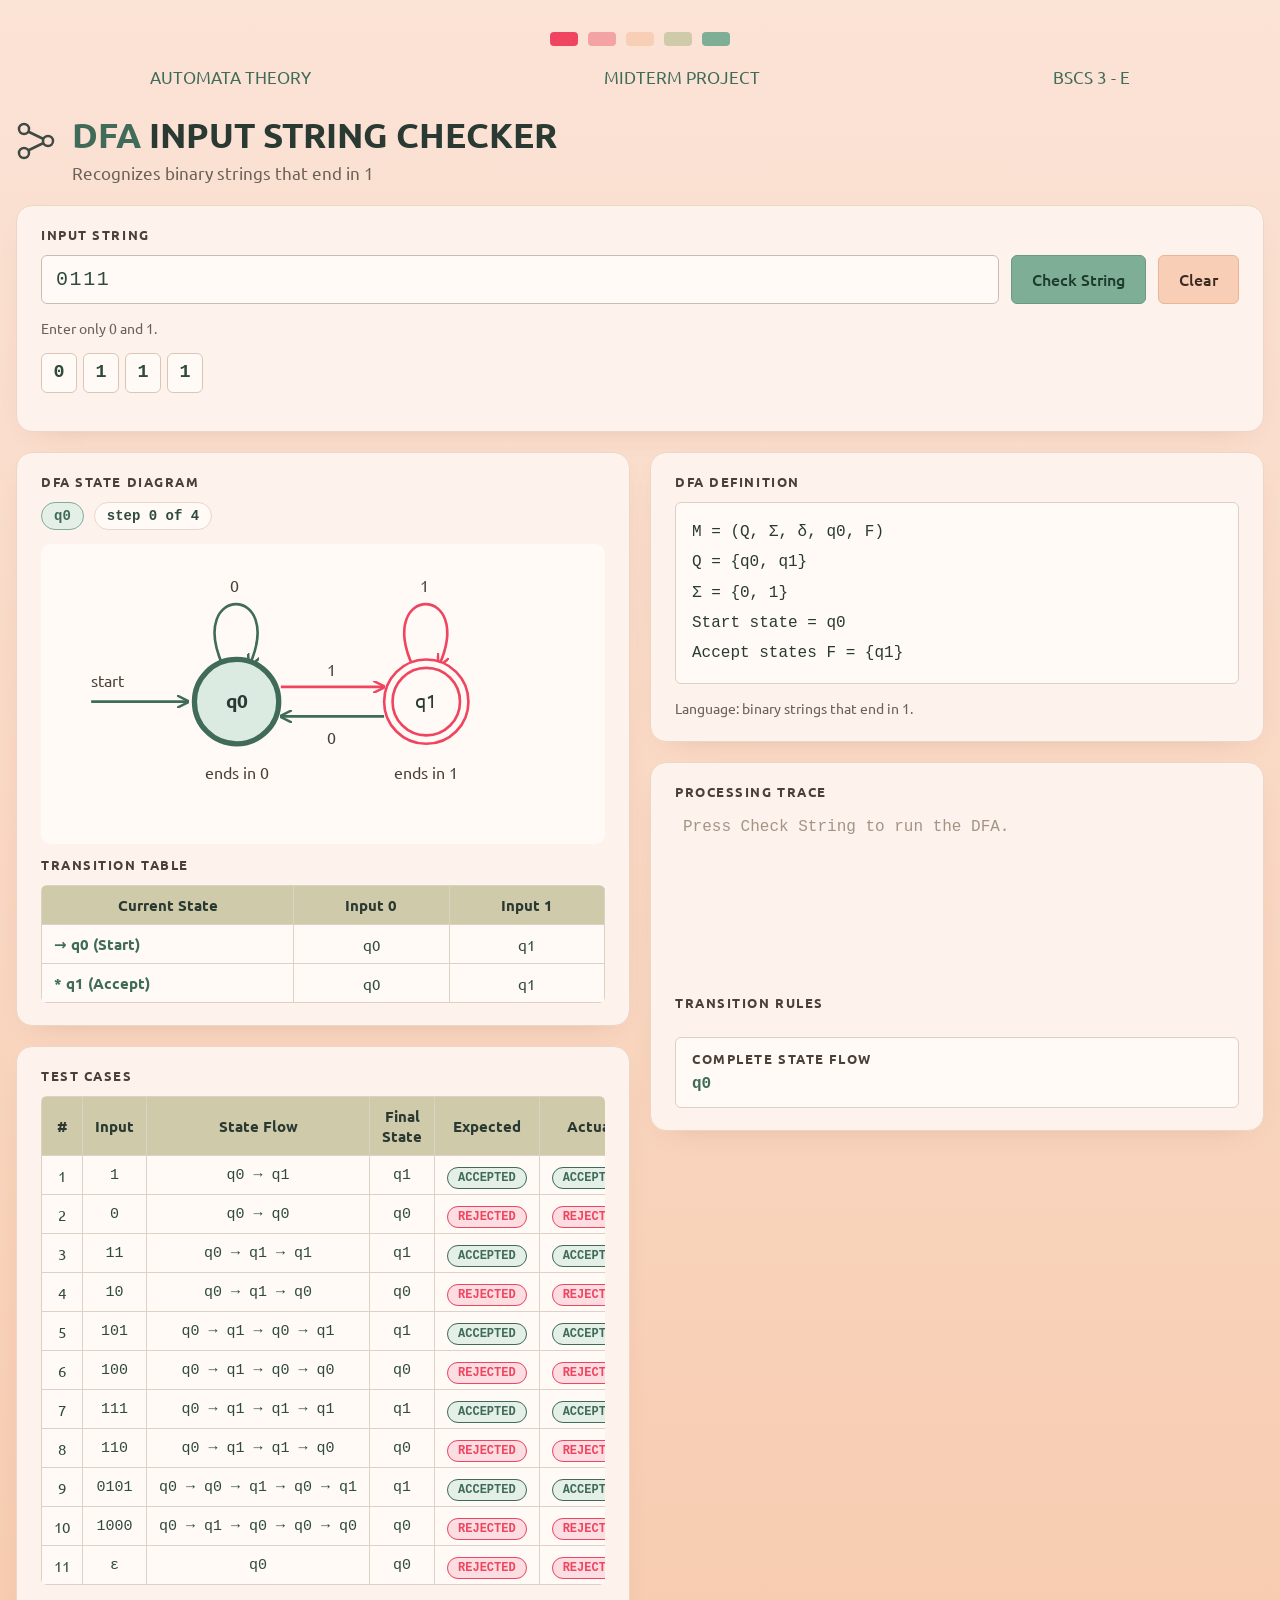
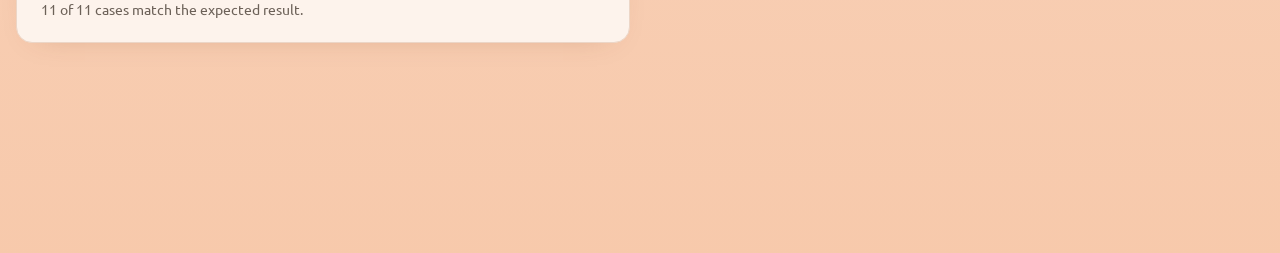
==== index.html @ 594f6df7 "initial commit" ====
<!DOCTYPE html>
<html lang="en">
<head>
<meta charset="UTF-8">
<meta name="viewport" content="width=device-width, initial-scale=1.0">
<title>DFA Input String Checker</title>
<!-- Fonts and Stylesheet -->
<link rel="preconnect" href="https://fonts.googleapis.com">
<link rel="stylesheet" href="https://fonts.googleapis.com/css2?family=Ubuntu:wght@400;500;700&family=Ubuntu+Mono:wght@400;700&display=swap">
<link rel="stylesheet" href="style.css">
</head>
<body>

<!-- Page Wrapper -->
<div class="wrap">
  <!-- Header -->
  <header style="display:grid;gap:18px">
    <div class="dots" aria-hidden="true"><i style="background:var(--coral)"></i><i style="background:var(--pink)"></i><i style="background:var(--peach)"></i><i style="background:var(--sage-beige)"></i><i style="background:var(--sage)"></i></div>
    <div class="meta"><span>Automata Theory</span><span>Midterm Project</span><span>BSCS 3 - E</span></div>
    <div class="brand">
      <svg width="40" height="40" viewBox="0 0 40 40" fill="none" stroke="#3f4a45" stroke-width="2.5" aria-hidden="true"><circle cx="8" cy="8" r="5"/><circle cx="32" cy="20" r="5"/><circle cx="8" cy="32" r="5"/><path d="M12 10.5 27.5 18M12 29.5 27.5 22"/></svg>
      <div><h1><span>DFA</span> Input String Checker</h1><p class="sub">Recognizes binary strings that end in 1</p></div>
    </div>
  </header>

  <!-- Input String -->
  <section class="card">
    <label class="label" for="binaryInput">Input string</label>
    <div class="row">
      <input id="binaryInput" value="0111" inputmode="numeric" maxlength="32" autocomplete="off" spellcheck="false" aria-describedby="hint">
      <button id="checkBtn" class="btn-sage">Check String</button>
      <button id="clearBtn" class="btn-peach">Clear</button>
    </div>
    <p id="hint" class="hint">Enter only 0 and 1.</p>
    <!-- Input Tape -->
    <div id="tape" class="tape"></div>
  </section>

  <!-- Two-Column Layout -->
  <div class="cols">
    <!-- Left Column -->
    <div class="col">
      <!-- DFA State Diagram -->
      <section class="card">
        <div class="label">DFA State Diagram</div>
        <div class="status">
          <span id="curChip" class="chip cur">q0</span>
          <span id="stepChip" class="chip">step 0 of 0</span>
          <span id="verdictChip" class="chip" hidden></span>
        </div>
        <div class="diagram">
          <svg viewBox="0 0 520 270" role="img" aria-label="State diagram with states q0 and q1">
            <defs>
              <marker id="mg" viewBox="0 0 10 10" refX="9" refY="5" markerWidth="12" markerHeight="12" markerUnits="userSpaceOnUse" orient="auto"><path d="M0 0 10 5 0 10" fill="none" stroke="#3f6b58" stroke-width="2"/></marker>
              <marker id="mc" viewBox="0 0 10 10" refX="9" refY="5" markerWidth="12" markerHeight="12" markerUnits="userSpaceOnUse" orient="auto"><path d="M0 0 10 5 0 10" fill="none" stroke="#ef4560" stroke-width="2"/></marker>
            </defs>
            <g class="edge g" id="e-q0-q0"><path d="M165 108 C130 30 225 30 190 108"/><path class="flow" d="M165 108 C130 30 225 30 190 108" stroke-opacity="0"/><text x="172" y="38">0</text></g>
            <g class="edge c" id="e-q1-q1"><path d="M345 108 C310 30 405 30 370 108"/><path class="flow" d="M345 108 C310 30 405 30 370 108" stroke-opacity="0"/><text x="352" y="38">1</text></g>
            <g class="edge c" id="e-q0-q1"><path d="M220 128 L318 128"/><path class="flow" d="M220 128 L318 128" stroke-opacity="0"/><text x="264" y="118">1</text></g>
            <g class="edge g" id="e-q1-q0"><path d="M318 156 L220 156"/><path class="flow" d="M318 156 L220 156" stroke-opacity="0"/><text x="264" y="182">0</text></g>
            <line x1="40" y1="142" x2="132" y2="142" stroke="#3f6b58" stroke-width="2.5" marker-end="url(#mg)"/>
            <text x="40" y="128" style="font:400 15px var(--f-head);fill:#4a4038">start</text>
            <g class="st" id="s-q0"><circle cx="178" cy="142" r="40"/><text x="178" y="148" text-anchor="middle">q0</text><text class="cap" x="178" y="215" text-anchor="middle">ends in 0</text></g>
            <g class="st" id="s-q1"><circle cx="358" cy="142" r="40"/><circle cx="358" cy="142" r="32" style="fill:none"/><text x="358" y="148" text-anchor="middle">q1</text><text class="cap" x="358" y="215" text-anchor="middle">ends in 1</text></g>
          </svg>
        </div>
        <!-- Transition Table -->
        <div class="label">Transition Table</div>
        <div class="tt-wrap">
          <table class="tt">
            <thead><tr><th>Current State</th><th>Input 0</th><th>Input 1</th></tr></thead>
            <tbody>
              <tr id="r-q0"><th>→ q0 (Start)</th><td id="t-q0-0">q0</td><td id="t-q0-1">q1</td></tr>
              <tr id="r-q1"><th>* q1 (Accept)</th><td id="t-q1-0">q0</td><td id="t-q1-1">q1</td></tr>
            </tbody>
          </table>
        </div>
      </section>

      <!-- Test Cases -->
      <section class="card">
        <div class="label">Test Cases</div>
        <div class="tt-wrap">
          <table class="tt tc">
            <thead><tr><th>#</th><th>Input</th><th>State Flow</th><th>Final State</th><th>Expected</th><th>Actual</th></tr></thead>
            <tbody id="tcBody"></tbody>
          </table>
        </div>
        <p id="tcSummary" class="hint"></p>
      </section>
    </div>

    <!-- Right Column -->
    <div class="col">
      <!-- DFA Definition -->
      <section class="card">
        <div class="label">DFA Definition</div>
        <div id="defBox" class="def"></div>
        <p id="defLang" class="hint"></p>
      </section>

      <section class="card">
        <!-- Processing Trace -->
        <div class="label">Processing Trace</div>
        <ol id="trace" class="trace"></ol>
        <!-- Transition Rules -->
        <div class="label">Transition Rules</div>
        <ol id="rules" class="trace rules"></ol>
        <!-- Complete State Flow -->
        <div class="flowbox">
          <div class="label">Complete State Flow</div>
          <div id="path" class="path"></div>
        </div>
      </section>
    </div>
  </div>
</div>

<!-- Result Popup -->
<div id="pop" class="pop" role="dialog" aria-live="polite" aria-labelledby="popTitle" hidden>
  <div class="pop-head"><span id="popTitle" class="label"></span><button class="x" id="closeBtn" aria-label="Close">✕</button></div>
  <div class="bar"><i id="bar"></i></div>
  <div id="popBody"></div>
</div>

<!-- Script -->
<script src="script.js"></script>
</body>
</html>
---- style.css ----
/* Layout: header strip, input card, then two cards side by side (diagram + table | trace + flow); single warm light theme */
/* Theme Colors & Fonts */
:root{
  --peach-1:#fbe3d6; --peach-2:#f7c9ab; --card:#fdf3ec; --card-2:#fffaf6; --line:#ecd6c7;
  --ink:#2f4a3e; --muted:#6c6158;
  --coral:#ef4560; --coral-soft:#fcdde1; --pink:#f3a3a3; --peach:#f8cfb6; --sage-beige:#cfcaa9; --sage:#7fae96; --sage-dark:#3f6b58;
  --f-head:'Ubuntu',system-ui,sans-serif; --f-mono:'Ubuntu Mono',ui-monospace,Consolas,monospace;
  color-scheme:light;
}
/* Page Base */
*{box-sizing:border-box}
[hidden]{display:none!important}
html{background:var(--peach-2)}
body{margin:0;min-height:100vh;background:linear-gradient(180deg,var(--peach-1) 0%,var(--peach-2) 100%);color:var(--ink);font:15px/1.5 var(--f-head);padding:32px 16px 220px}
.wrap{max-width:1300px;margin:0 auto;display:grid;gap:20px}

/* Header */
/* header */
.dots{display:flex;justify-content:center;gap:10px}
.dots i{width:28px;height:14px;border-radius:4px;display:block}
.meta{display:flex;justify-content:space-around;flex-wrap:wrap;gap:8px 24px;color:var(--sage-dark);font-size:1.05rem;text-transform:uppercase}
.brand{display:flex;gap:16px;align-items:flex-start;padding-top:8px}
.brand svg{flex:0 0 auto;margin-top:6px}
h1{margin:0;font:700 clamp(1.5rem,3.2vw,2.2rem)/1.15 var(--f-head);text-transform:uppercase;color:#2a3a33;text-wrap:balance}
h1 span{color:var(--sage-dark)}
.sub{margin:4px 0 0;color:var(--muted);font-size:1.05rem}

/* Cards */
/* cards */
.card{background:var(--card);border:1px solid var(--line);border-radius:16px;padding:22px 24px;display:grid;gap:14px;min-width:0;box-shadow:0 10px 30px -22px rgba(120,60,30,.35)}
.label{font:700 13px/1 var(--f-head);letter-spacing:.12em;text-transform:uppercase;color:#4a4038}
/* Two-Column Layout */
.cols{display:grid;grid-template-columns:repeat(auto-fit,minmax(min(100%,420px),1fr));gap:20px;align-items:start}
.col{display:grid;gap:20px;align-content:start;min-width:0}

/* Input String */
.row{display:flex;flex-wrap:wrap;gap:12px}
#binaryInput{flex:1 1 240px;min-width:0;font:400 1.25rem var(--f-mono);letter-spacing:.08em;padding:12px 14px;border:1px solid #c9bdb2;border-radius:6px;background:var(--card-2);color:var(--ink)}
#binaryInput:focus{outline:none;border-color:var(--sage);box-shadow:0 0 0 3px rgba(127,174,150,.3)}
#binaryInput.shake{animation:shake .3s;border-color:var(--coral)}
@keyframes shake{25%{transform:translateX(-5px)}75%{transform:translateX(5px)}}
/* Buttons */
button{font:500 16px var(--f-head);border-radius:6px;padding:12px 20px;cursor:pointer;border:1px solid transparent}
button:focus-visible{outline:3px solid var(--sage-dark);outline-offset:2px}
.btn-sage{background:var(--sage);border-color:#6a9a82;color:#1f3a2e}
.btn-sage:hover{background:#73a38a}
.btn-peach{background:var(--peach);border-color:#eab496;color:#3a2a20}
.btn-peach:hover{background:#f4c1a2}
/* Input Hint */
.hint{font-size:14px;color:var(--muted);min-height:1.3em;margin:0}
.hint.warn{color:var(--coral);font-weight:500}

/* Input Tape */
.tape{display:flex;gap:6px;overflow-x:auto;padding-bottom:16px}
.cell{flex:0 0 36px;height:40px;display:grid;place-items:center;font:700 1.15rem var(--f-mono);border:1px solid #d9c6b7;border-radius:6px;background:var(--card-2);position:relative}
.cell.done{color:#a39486;background:#f6e9df}
.cell.active{border-color:var(--coral);background:var(--coral-soft);color:var(--coral)}
.cell.active::after{content:'▲';position:absolute;bottom:-15px;font-size:10px;color:var(--coral)}
.tape-empty{font:14px var(--f-mono);color:var(--muted)}

/* Status Chips */
.status{display:flex;flex-wrap:wrap;gap:10px;align-items:center}
.chip{font:700 14px var(--f-mono);padding:5px 12px;border-radius:999px;background:var(--card-2);border:1px solid var(--line);color:var(--ink)}
.chip.cur{background:#e4efe8;border-color:var(--sage);color:var(--sage-dark)}
.chip.ok{background:#e4efe8;border-color:var(--sage-dark);color:var(--sage-dark)}
.chip.bad{background:var(--coral-soft);border-color:var(--coral);color:var(--coral)}

/* DFA State Diagram */
/* diagram */
.diagram{background:var(--card-2);border-radius:10px;padding:8px;overflow-x:auto}
.diagram svg{display:block;width:100%;min-width:360px;height:auto}
.st circle{fill:var(--card-2);stroke-width:2.5;transition:fill .25s,stroke-width .25s}
#s-q0 circle{stroke:var(--sage-dark)} #s-q1 circle{stroke:var(--coral)}
.st text{font:400 18px var(--f-head);fill:#2a3a33}
.st .cap{font-size:15px;fill:#4a4038}
.st.current circle{stroke-width:5}
#s-q0.current circle:first-of-type{fill:#dcebe2} #s-q1.current circle:first-of-type{fill:var(--coral-soft)}
.st.current text:not(.cap){font-weight:700}
.st.next circle:first-of-type{stroke-dasharray:6 4}
.st.final-ok circle:first-of-type{fill:#dcebe2;stroke:var(--sage-dark);stroke-width:5}
.st.final-bad circle:first-of-type{fill:var(--coral-soft);stroke:var(--coral);stroke-width:5}
.edge path{fill:none;stroke-width:2.5;transition:stroke-width .25s}
.edge.g path{stroke:var(--sage-dark)} .edge.c path{stroke:var(--coral)}
.edge.g path:first-child{marker-end:url(#mg)} .edge.c path:first-child{marker-end:url(#mc)}
.edge text{font:400 15px var(--f-head);fill:#4a4038}
.edge.active path:first-child{stroke-width:4.5;filter:drop-shadow(0 0 4px rgba(239,69,96,.55))}
.edge.g.active path:first-child{filter:drop-shadow(0 0 4px rgba(63,107,88,.55))}
.edge.active text{font-weight:700;fill:var(--coral)}
.edge.active .flow{stroke-opacity:1!important;stroke:#fff;stroke-width:2;stroke-dasharray:4 10;animation:flow .7s linear infinite}
@keyframes flow{to{stroke-dashoffset:-14}}

/* Transition Table */
/* transition table */
.tt-wrap{overflow-x:auto;border-radius:6px}
.tt{width:100%;border-collapse:collapse;font:400 15px var(--f-head);background:var(--card-2)}
.tt th,.tt td{border:1px solid #ddd0c4;padding:9px 12px;text-align:center;transition:background .25s,box-shadow .25s,color .25s}
.tt thead th{background:var(--sage-beige);color:#2a3a33;font-weight:700}
.tt tbody th{text-align:left;font-weight:700;color:var(--sage-dark)}
.tt tr.row-on th{background:#e4efe8}
.tt td.glow{background:var(--coral-soft);color:var(--coral);font-weight:700;box-shadow:inset 0 0 0 2px var(--coral),0 0 16px rgba(239,69,96,.55);animation:pulse 1s ease-in-out infinite}
@keyframes pulse{50%{box-shadow:inset 0 0 0 2px var(--coral),0 0 4px rgba(239,69,96,.3)}}
.tt th.fin-ok{background:#dcebe2;color:var(--sage-dark)}
.tt th.fin-bad{background:var(--coral-soft);color:var(--coral)}

/* Processing Trace */
/* trace */
.trace{font:400 16px/1.9 var(--f-mono);margin:0;padding:0;list-style:none;color:#2a3a33;min-height:170px}
.trace li{padding:0 8px;border-radius:4px;white-space:pre}
.trace li.now{background:var(--coral-soft);color:var(--coral);font-weight:700}
.trace li.empty{color:#a39486}
/* Complete State Flow */
.flowbox{background:var(--card-2);border:1px solid #ddd0c4;border-radius:6px;padding:14px 16px;display:grid;gap:10px}
.path{font:700 16px var(--f-mono);color:var(--sage-dark);word-break:break-word}
.path .a{color:#4a4038;font-weight:400;margin:0 6px}

/* Result Popup */
/* step popup */
.pop{position:fixed;right:16px;bottom:calc(16px + env(safe-area-inset-bottom,0px));width:min(340px,calc(100% - 32px));background:var(--card-2);border:2px solid var(--sage);border-radius:14px;box-shadow:0 20px 40px -18px rgba(90,40,20,.45);padding:16px 18px;display:grid;gap:12px;z-index:10;animation:rise .25s ease-out}
.pop.ok{border-color:var(--sage-dark)} .pop.bad{border-color:var(--coral)}
@keyframes rise{from{transform:translateY(16px);opacity:0}}
.pop-head{display:flex;justify-content:space-between;align-items:center;gap:10px}
.x{padding:2px 10px;background:var(--peach);border-color:#eab496;color:#3a2a20;font-size:14px}
.bar{height:4px;background:#f1e2d7;border-radius:4px;overflow:hidden}
.bar i{display:block;height:100%;background:var(--coral);transition:width .25s}
.big{font:700 1.7rem var(--f-mono);display:flex;align-items:center;gap:10px;flex-wrap:wrap;color:#2a3a33}
.big .sym{font-size:.95rem;padding:2px 10px;border-radius:999px;background:var(--coral-soft);color:var(--coral)}
.verdict{font:700 1.6rem var(--f-head);text-transform:uppercase}
.pop.ok .verdict{color:var(--sage-dark)} .pop.bad .verdict{color:var(--coral)}
/* Reduced Motion */
@media (prefers-reduced-motion:reduce){*{animation:none!important;transition:none!important}}

/* DFA Definition */
.def{font:400 16px/1.9 var(--f-mono);color:#2a3a33;background:var(--card-2);border:1px solid #ddd0c4;border-radius:6px;padding:14px 16px}

/* Transition Rules */
.trace.rules{min-height:0}
.trace li.fin-ok{background:#dcebe2;color:var(--sage-dark);font-weight:700}
.trace li.fin-bad{background:var(--coral-soft);color:var(--coral);font-weight:700}

/* Test Cases */
.tc td.mono{font-family:var(--f-mono);white-space:nowrap}
.tc .chip{font-size:12px;padding:3px 10px}
.tc tr.mismatch td{background:var(--coral-soft);color:var(--coral)}
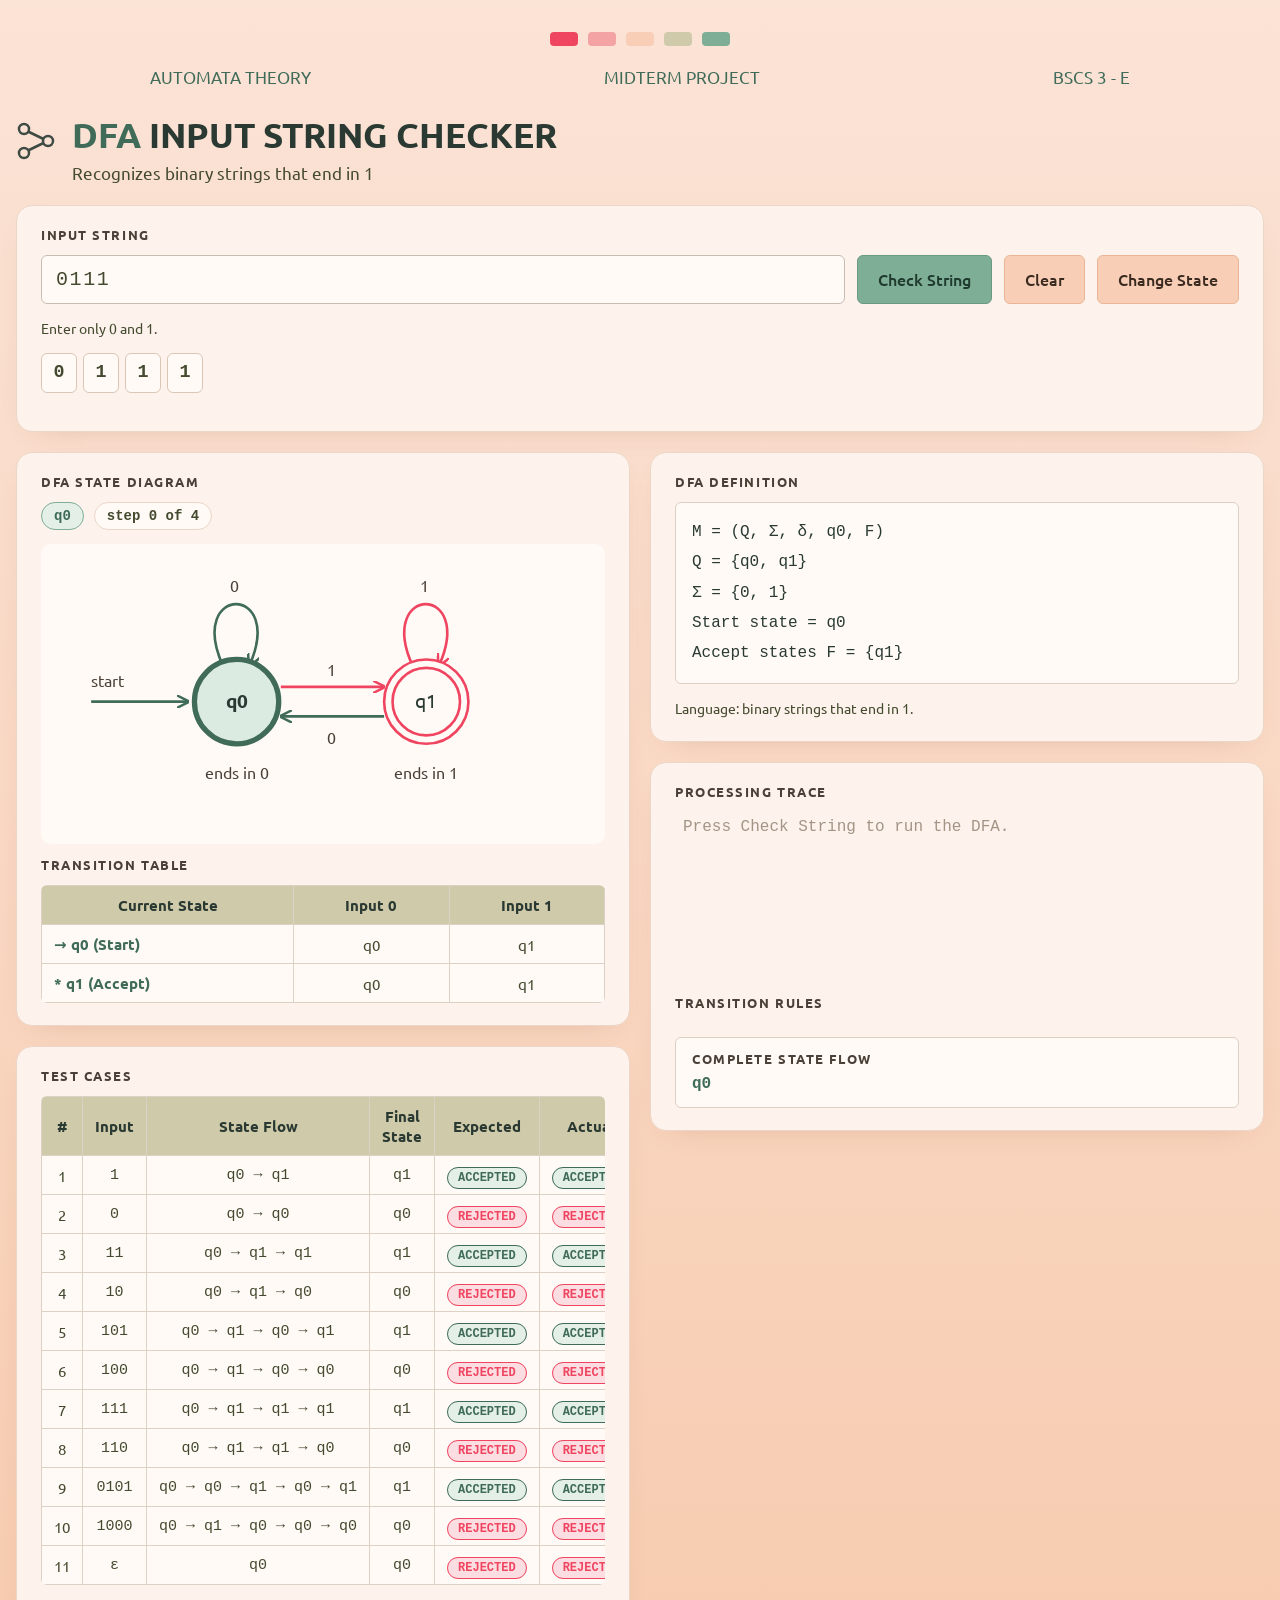
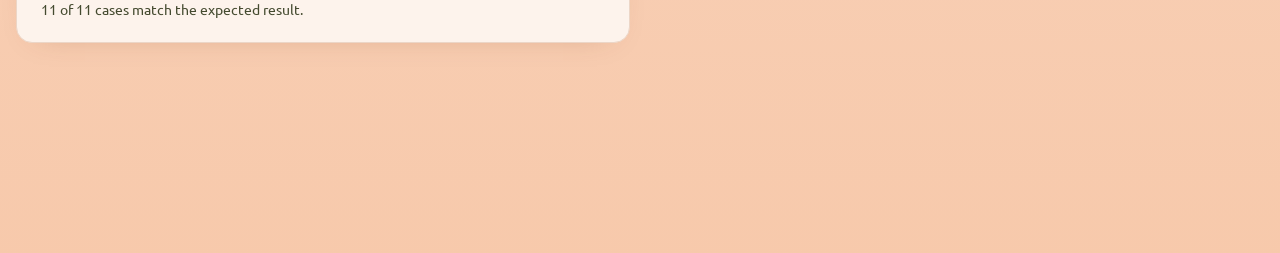
==== commit 98299b23: "add button feature to change final state" ====
--- a/index.html
+++ b/index.html
@@ -19,7 +19,7 @@
     <div class="meta"><span>Automata Theory</span><span>Midterm Project</span><span>BSCS 3 - E</span></div>
     <div class="brand">
       <svg width="40" height="40" viewBox="0 0 40 40" fill="none" stroke="#3f4a45" stroke-width="2.5" aria-hidden="true"><circle cx="8" cy="8" r="5"/><circle cx="32" cy="20" r="5"/><circle cx="8" cy="32" r="5"/><path d="M12 10.5 27.5 18M12 29.5 27.5 22"/></svg>
-      <div><h1><span>DFA</span> Input String Checker</h1><p class="sub">Recognizes binary strings that end in 1</p></div>
+      <div><h1><span>DFA</span> Input String Checker</h1><p id="sub" class="sub">Recognizes binary strings that end in 1</p></div>
     </div>
   </header>
 
@@ -30,6 +30,7 @@
       <input id="binaryInput" value="0111" inputmode="numeric" maxlength="32" autocomplete="off" spellcheck="false" aria-describedby="hint">
       <button id="checkBtn" class="btn-sage">Check String</button>
       <button id="clearBtn" class="btn-peach">Clear</button>
+      <button id="changeBtn" class="btn-peach">Change State</button>
     </div>
     <p id="hint" class="hint">Enter only 0 and 1.</p>
     <!-- Input Tape -->
@@ -126,4 +127,4 @@
 <!-- Script -->
 <script src="script.js"></script>
 </body>
-</html>
+</html>
--- a/style.css
+++ b/style.css
@@ -1,143 +1,1136 @@
 /* Layout: header strip, input card, then two cards side by side (diagram + table | trace + flow); single warm light theme */
 /* Theme Colors & Fonts */
 :root{
-  --peach-1:#fbe3d6; --peach-2:#f7c9ab; --card:#fdf3ec; --card-2:#fffaf6; --line:#ecd6c7;
-  --ink:#2f4a3e; --muted:#6c6158;
-  --coral:#ef4560; --coral-soft:#fcdde1; --pink:#f3a3a3; --peach:#f8cfb6; --sage-beige:#cfcaa9; --sage:#7fae96; --sage-dark:#3f6b58;
-  --f-head:'Ubuntu',system-ui,sans-serif; --f-mono:'Ubuntu Mono',ui-monospace,Consolas,monospace;
-  color-scheme:light;
-}
+  --peach-1:#fbe3d6; /* bg up */
+  --peach-2:#f7c9ab; /* bg down */
+  --card:#fdf3ec; 
+  --card-2:#fffaf6; 
+  --line:#ecd6c7; 
+  --ink:#444a2f; 
+  --muted:#444a2f; /* */
+  --coral:#ef4560;  /* */
+  --coral-soft:#fcdde1; /* */
+  --pink:#f3a3a3; /* */
+  --peach:#f8cfb6; /* */
+  --sage-beige:#cfcaa9; /* */
+  --sage:#7fae96; /* */
+  --sage-dark:#3f6b58; /* */
+  --f-head:'Ubuntu',system-ui,sans-serif; 
+  --f-mono:'Ubuntu Mono',ui-monospace,Consolas,monospace; 
+  color-scheme:light; 
+}
+
 /* Page Base */
-*{box-sizing:border-box}
-[hidden]{display:none!important}
-html{background:var(--peach-2)}
-body{margin:0;min-height:100vh;background:linear-gradient(180deg,var(--peach-1) 0%,var(--peach-2) 100%);color:var(--ink);font:15px/1.5 var(--f-head);padding:32px 16px 220px}
-.wrap{max-width:1300px;margin:0 auto;display:grid;gap:20px}
+*{
+  box-sizing:border-box;
+}
+
+[hidden]{
+  display:none!important;
+}
+
+html{
+  background:var(--peach-2);
+}
+
+body{margin:0;min-height:100vh;
+  background:linear-gradient(180deg,var(--peach-1) 0%,var(--peach-2) 100%);
+  color:var(--ink);
+  font:15px/1.5 var(--f-head);
+  padding:32px 16px 220px
+}
+
+.wrap{
+  max-width:1300px;
+  margin:0 auto;
+  display:grid;
+  gap:20px;
+}
 
 /* Header */
 /* header */
-.dots{display:flex;justify-content:center;gap:10px}
-.dots i{width:28px;height:14px;border-radius:4px;display:block}
-.meta{display:flex;justify-content:space-around;flex-wrap:wrap;gap:8px 24px;color:var(--sage-dark);font-size:1.05rem;text-transform:uppercase}
-.brand{display:flex;gap:16px;align-items:flex-start;padding-top:8px}
-.brand svg{flex:0 0 auto;margin-top:6px}
-h1{margin:0;font:700 clamp(1.5rem,3.2vw,2.2rem)/1.15 var(--f-head);text-transform:uppercase;color:#2a3a33;text-wrap:balance}
-h1 span{color:var(--sage-dark)}
-.sub{margin:4px 0 0;color:var(--muted);font-size:1.05rem}
+.dots{
+  display:flex;
+  justify-content:center;
+  gap:10px;
+}
+
+.dots i{
+  width:28px;
+  height:14px;
+  border-radius:4px;
+  display:block
+}
+
+.meta{
+  display:flex;
+  justify-content:space-around;
+  flex-wrap:wrap;
+  gap:8px 24px;
+  color:var(--sage-dark);
+  font-size:1.05rem;
+  text-transform:uppercase;
+}
+
+.brand{
+  display:flex;
+  gap:16px;
+  align-items:flex-start;
+  padding-top:8px;
+}
+
+.brand svg{
+  flex:0 0 auto;
+  margin-top:6px;
+}
+
+h1{
+  margin:0;
+  font:700 clamp(1.5rem,3.2vw,2.2rem)/1.15 var(--f-head);
+  text-transform:uppercase;
+  color:#2a3a33;
+  text-wrap:balance;
+}
+h1 span{
+  color:var(--sage-dark)
+}
+
+.sub{
+  margin:4px 0 0;
+  color:var(--muted);
+  font-size:1.05rem
+}
 
 /* Cards */
 /* cards */
-.card{background:var(--card);border:1px solid var(--line);border-radius:16px;padding:22px 24px;display:grid;gap:14px;min-width:0;box-shadow:0 10px 30px -22px rgba(120,60,30,.35)}
-.label{font:700 13px/1 var(--f-head);letter-spacing:.12em;text-transform:uppercase;color:#4a4038}
+.card{
+  background:var(--card);
+  border:1px solid var(--line);
+  border-radius:16px;
+  padding:22px 24px;
+  display:grid;
+  gap:14px;
+  min-width:0;
+  box-shadow:0 10px 30px -22px rgba(120,60,30,.35);
+}
+
+.label{
+  font:700 13px/1 var(--f-head);
+  letter-spacing:.12em;
+  text-transform:uppercase;
+  color:#4a4038;
+}
+
 /* Two-Column Layout */
-.cols{display:grid;grid-template-columns:repeat(auto-fit,minmax(min(100%,420px),1fr));gap:20px;align-items:start}
-.col{display:grid;gap:20px;align-content:start;min-width:0}
+.cols{
+  display:grid;
+  grid-template-columns:repeat(auto-fit,minmax(min(100%,420px),1fr));
+  gap:20px;
+  align-items:start;
+}
+
+.col{
+  display:grid;
+  gap:20px;
+  align-content:start;
+  min-width:0;
+}
 
 /* Input String */
-.row{display:flex;flex-wrap:wrap;gap:12px}
-#binaryInput{flex:1 1 240px;min-width:0;font:400 1.25rem var(--f-mono);letter-spacing:.08em;padding:12px 14px;border:1px solid #c9bdb2;border-radius:6px;background:var(--card-2);color:var(--ink)}
-#binaryInput:focus{outline:none;border-color:var(--sage);box-shadow:0 0 0 3px rgba(127,174,150,.3)}
-#binaryInput.shake{animation:shake .3s;border-color:var(--coral)}
-@keyframes shake{25%{transform:translateX(-5px)}75%{transform:translateX(5px)}}
+.row{
+  display:flex;
+  flex-wrap:wrap;
+  gap:12px;
+}
+
+#binaryInput {
+  flex: 1 1 240px;
+  min-width: 0;
+  font: 400 1.25rem var(--f-mono);
+  letter-spacing: .08em;
+  padding: 12px 14px;
+  border: 1px solid #c9bdb2;
+  border-radius: 6px;
+  background: var(--card-2);
+  color: var(--ink);
+}
+ 
+#binaryInput:focus {
+  outline: none;
+  border-color: var(--sage);
+  box-shadow: 0 0 0 3px rgba(127, 174, 150, .3);
+}
+ 
+#binaryInput.shake {
+  animation: shake .3s;
+  border-color: var(--coral);
+}
+ 
+@keyframes shake {
+  25% {
+    transform: translateX(-5px);
+  }
+  75% {
+    transform: translateX(5px);
+  }
+}
+ 
 /* Buttons */
-button{font:500 16px var(--f-head);border-radius:6px;padding:12px 20px;cursor:pointer;border:1px solid transparent}
-button:focus-visible{outline:3px solid var(--sage-dark);outline-offset:2px}
-.btn-sage{background:var(--sage);border-color:#6a9a82;color:#1f3a2e}
-.btn-sage:hover{background:#73a38a}
-.btn-peach{background:var(--peach);border-color:#eab496;color:#3a2a20}
-.btn-peach:hover{background:#f4c1a2}
+button {
+  font: 500 16px var(--f-head);
+  border-radius: 6px;
+  padding: 12px 20px;
+  cursor: pointer;
+  border: 1px solid transparent;
+}
+ 
+button:focus-visible {
+  outline: 3px solid var(--sage-dark);
+  outline-offset: 2px;
+}
+ 
+.btn-sage {
+  background: var(--sage);
+  border-color: #6a9a82;
+  color: #1f3a2e;
+}
+ 
+.btn-sage:hover {
+  background: #73a38a;
+}
+ 
+.btn-peach {
+  background: var(--peach);
+  border-color: #eab496;
+  color: #3a2a20;
+}
+ 
+.btn-peach:hover {
+  background: #f4c1a2;
+}
+ 
 /* Input Hint */
-.hint{font-size:14px;color:var(--muted);min-height:1.3em;margin:0}
-.hint.warn{color:var(--coral);font-weight:500}
+.hint {
+  font-size: 14px;
+  color: var(--muted);
+  min-height: 1.3em;
+  margin: 0;
+}
+ 
+.hint.warn {
+  color: var(--coral);
+  font-weight: 500;
+}
 
 /* Input Tape */
-.tape{display:flex;gap:6px;overflow-x:auto;padding-bottom:16px}
-.cell{flex:0 0 36px;height:40px;display:grid;place-items:center;font:700 1.15rem var(--f-mono);border:1px solid #d9c6b7;border-radius:6px;background:var(--card-2);position:relative}
-.cell.done{color:#a39486;background:#f6e9df}
-.cell.active{border-color:var(--coral);background:var(--coral-soft);color:var(--coral)}
-.cell.active::after{content:'▲';position:absolute;bottom:-15px;font-size:10px;color:var(--coral)}
-.tape-empty{font:14px var(--f-mono);color:var(--muted)}
-
+.tape {
+  display: flex;
+  gap: 6px;
+  overflow-x: auto;
+  padding-bottom: 16px;
+}
+ 
+.cell {
+  flex: 0 0 36px;
+  height: 40px;
+  display: grid;
+  place-items: center;
+  font: 700 1.15rem var(--f-mono);
+  border: 1px solid #d9c6b7;
+  border-radius: 6px;
+  background: var(--card-2);
+  position: relative;
+}
+ 
+.cell.done {
+  color: #a39486;
+  background: #f6e9df;
+}
+ 
+.cell.active {
+  border-color: var(--coral);
+  background: var(--coral-soft);
+  color: var(--coral);
+}
+ 
+.cell.active::after {
+  content: '▲';
+  position: absolute;
+  bottom: -15px;
+  font-size: 10px;
+  color: var(--coral);
+}
+ 
+.tape-empty {
+  font: 14px var(--f-mono);
+  color: var(--muted);
+}
+ 
 /* Status Chips */
-.status{display:flex;flex-wrap:wrap;gap:10px;align-items:center}
-.chip{font:700 14px var(--f-mono);padding:5px 12px;border-radius:999px;background:var(--card-2);border:1px solid var(--line);color:var(--ink)}
-.chip.cur{background:#e4efe8;border-color:var(--sage);color:var(--sage-dark)}
-.chip.ok{background:#e4efe8;border-color:var(--sage-dark);color:var(--sage-dark)}
-.chip.bad{background:var(--coral-soft);border-color:var(--coral);color:var(--coral)}
-
+.status {
+  display: flex;
+  flex-wrap: wrap;
+  gap: 10px;
+  align-items: center;
+}
+ 
+.chip {
+  font: 700 14px var(--f-mono);
+  padding: 5px 12px;
+  border-radius: 999px;
+  background: var(--card-2);
+  border: 1px solid var(--line);
+  color: var(--ink);
+}
+ 
+.chip.cur {
+  background: #e4efe8;
+  border-color: var(--sage);
+  color: var(--sage-dark);
+}
+ 
+.chip.ok {
+  background: #e4efe8;
+  border-color: var(--sage-dark);
+  color: var(--sage-dark);
+}
+ 
+.chip.bad {
+  background: var(--coral-soft);
+  border-color: var(--coral);
+  color: var(--coral);
+}
+ 
 /* DFA State Diagram */
 /* diagram */
-.diagram{background:var(--card-2);border-radius:10px;padding:8px;overflow-x:auto}
-.diagram svg{display:block;width:100%;min-width:360px;height:auto}
-.st circle{fill:var(--card-2);stroke-width:2.5;transition:fill .25s,stroke-width .25s}
-#s-q0 circle{stroke:var(--sage-dark)} #s-q1 circle{stroke:var(--coral)}
-.st text{font:400 18px var(--f-head);fill:#2a3a33}
-.st .cap{font-size:15px;fill:#4a4038}
-.st.current circle{stroke-width:5}
-#s-q0.current circle:first-of-type{fill:#dcebe2} #s-q1.current circle:first-of-type{fill:var(--coral-soft)}
-.st.current text:not(.cap){font-weight:700}
-.st.next circle:first-of-type{stroke-dasharray:6 4}
-.st.final-ok circle:first-of-type{fill:#dcebe2;stroke:var(--sage-dark);stroke-width:5}
-.st.final-bad circle:first-of-type{fill:var(--coral-soft);stroke:var(--coral);stroke-width:5}
-.edge path{fill:none;stroke-width:2.5;transition:stroke-width .25s}
-.edge.g path{stroke:var(--sage-dark)} .edge.c path{stroke:var(--coral)}
-.edge.g path:first-child{marker-end:url(#mg)} .edge.c path:first-child{marker-end:url(#mc)}
-.edge text{font:400 15px var(--f-head);fill:#4a4038}
-.edge.active path:first-child{stroke-width:4.5;filter:drop-shadow(0 0 4px rgba(239,69,96,.55))}
-.edge.g.active path:first-child{filter:drop-shadow(0 0 4px rgba(63,107,88,.55))}
-.edge.active text{font-weight:700;fill:var(--coral)}
-.edge.active .flow{stroke-opacity:1!important;stroke:#fff;stroke-width:2;stroke-dasharray:4 10;animation:flow .7s linear infinite}
-@keyframes flow{to{stroke-dashoffset:-14}}
-
+.diagram {
+  background: var(--card-2);
+  border-radius: 10px;
+  padding: 8px;
+  overflow-x: auto;
+}
+ 
+.diagram svg {
+  display: block;
+  width: 100%;
+  min-width: 360px;
+  height: auto;
+}
+ 
+.st circle {
+  fill: var(--card-2);
+  stroke-width: 2.5;
+  transition: fill .25s, stroke-width .25s;
+}
+ 
+#s-q0 circle {
+  stroke: var(--sage-dark);
+}
+ 
+#s-q1 circle {
+  stroke: var(--coral);
+}
+ 
+.st text {
+  font: 400 18px var(--f-head);
+  fill: #2a3a33;
+}
+ 
+.st .cap {
+  font-size: 15px;
+  fill: #4a4038;
+}
+ 
+.st.current circle {
+  stroke-width: 5;
+}
+ 
+#s-q0.current circle:first-of-type {
+  fill: #dcebe2;
+}
+ 
+#s-q1.current circle:first-of-type {
+  fill: var(--coral-soft);
+}
+ 
+.st.current text:not(.cap) {
+  font-weight: 700;
+}
+ 
+.st.next circle:first-of-type {
+  stroke-dasharray: 6 4;
+}
+ 
+.st.final-ok circle:first-of-type {
+  fill: #dcebe2;
+  stroke: var(--sage-dark);
+  stroke-width: 5;
+}
+ 
+.st.final-bad circle:first-of-type {
+  fill: var(--coral-soft);
+  stroke: var(--coral);
+  stroke-width: 5;
+}
+ 
+.edge path {
+  fill: none;
+  stroke-width: 2.5;
+  transition: stroke-width .25s;
+}
+ 
+.edge.g path {
+  stroke: var(--sage-dark);
+}
+ 
+.edge.c path {
+  stroke: var(--coral);
+}
+ 
+.edge.g path:first-child {
+  marker-end: url(#mg);
+}
+ 
+.edge.c path:first-child {
+  marker-end: url(#mc);
+}
+ 
+.edge text {
+  font: 400 15px var(--f-head);
+  fill: #4a4038;
+}
+ 
+.edge.active path:first-child {
+  stroke-width: 4.5;
+  filter: drop-shadow(0 0 4px rgba(239, 69, 96, .55));
+}
+ 
+.edge.g.active path:first-child {
+  filter: drop-shadow(0 0 4px rgba(63, 107, 88, .55));
+}
+ 
+.edge.active text {
+  font-weight: 700;
+  fill: var(--coral);
+}
+ 
+.edge.active .flow {
+  stroke-opacity: 1 !important;
+  stroke: #fff;
+  stroke-width: 2;
+  stroke-dasharray: 4 10;
+  animation: flow .7s linear infinite;
+}
+ 
+@keyframes flow {
+  to {
+    stroke-dashoffset: -14;
+  }
+}
+ 
 /* Transition Table */
 /* transition table */
-.tt-wrap{overflow-x:auto;border-radius:6px}
-.tt{width:100%;border-collapse:collapse;font:400 15px var(--f-head);background:var(--card-2)}
-.tt th,.tt td{border:1px solid #ddd0c4;padding:9px 12px;text-align:center;transition:background .25s,box-shadow .25s,color .25s}
-.tt thead th{background:var(--sage-beige);color:#2a3a33;font-weight:700}
-.tt tbody th{text-align:left;font-weight:700;color:var(--sage-dark)}
-.tt tr.row-on th{background:#e4efe8}
-.tt td.glow{background:var(--coral-soft);color:var(--coral);font-weight:700;box-shadow:inset 0 0 0 2px var(--coral),0 0 16px rgba(239,69,96,.55);animation:pulse 1s ease-in-out infinite}
-@keyframes pulse{50%{box-shadow:inset 0 0 0 2px var(--coral),0 0 4px rgba(239,69,96,.3)}}
-.tt th.fin-ok{background:#dcebe2;color:var(--sage-dark)}
-.tt th.fin-bad{background:var(--coral-soft);color:var(--coral)}
-
+.tt-wrap {
+  overflow-x: auto;
+  border-radius: 6px;
+}
+ 
+.tt {
+  width: 100%;
+  border-collapse: collapse;
+  font: 400 15px var(--f-head);
+  background: var(--card-2);
+}
+ 
+.tt th,
+.tt td {
+  border: 1px solid #ddd0c4;
+  padding: 9px 12px;
+  text-align: center;
+  transition: background .25s, box-shadow .25s, color .25s;
+}
+ 
+.tt thead th {
+  background: var(--sage-beige);
+  color: #2a3a33;
+  font-weight: 700;
+}
+ 
+.tt tbody th {
+  text-align: left;
+  font-weight: 700;
+  color: var(--sage-dark);
+}
+ 
+.tt tr.row-on th {
+  background: #e4efe8;
+}
+ 
+.tt td.glow {
+  background: var(--coral-soft);
+  color: var(--coral);
+  font-weight: 700;
+  box-shadow: inset 0 0 0 2px var(--coral), 0 0 16px rgba(239, 69, 96, .55);
+  animation: pulse 1s ease-in-out infinite;
+}
+ 
+@keyframes pulse {
+  50% {
+    box-shadow: inset 0 0 0 2px var(--coral), 0 0 4px rgba(239, 69, 96, .3);
+  }
+}
+ 
+.tt th.fin-ok {
+  background: #dcebe2;
+  color: var(--sage-dark);
+}
+ 
+.tt th.fin-bad {
+  background: var(--coral-soft);
+  color: var(--coral);
+}
+ 
 /* Processing Trace */
 /* trace */
-.trace{font:400 16px/1.9 var(--f-mono);margin:0;padding:0;list-style:none;color:#2a3a33;min-height:170px}
-.trace li{padding:0 8px;border-radius:4px;white-space:pre}
-.trace li.now{background:var(--coral-soft);color:var(--coral);font-weight:700}
-.trace li.empty{color:#a39486}
+.trace {
+  font: 400 16px/1.9 var(--f-mono);
+  margin: 0;
+  padding: 0;
+  list-style: none;
+  color: #2a3a33;
+  min-height: 170px;
+}
+ 
+.trace li {
+  padding: 0 8px;
+  border-radius: 4px;
+  white-space: pre;
+}
+ 
+.trace li.now {
+  background: var(--coral-soft);
+  color: var(--coral);
+  font-weight: 700;
+}
+ 
+.trace li.empty {
+  color: #a39486;
+}
+ 
 /* Complete State Flow */
-.flowbox{background:var(--card-2);border:1px solid #ddd0c4;border-radius:6px;padding:14px 16px;display:grid;gap:10px}
-.path{font:700 16px var(--f-mono);color:var(--sage-dark);word-break:break-word}
-.path .a{color:#4a4038;font-weight:400;margin:0 6px}
-
+.flowbox {
+  background: var(--card-2);
+  border: 1px solid #ddd0c4;
+  border-radius: 6px;
+  padding: 14px 16px;
+  display: grid;
+  gap: 10px;
+}
+ 
+.path {
+  font: 700 16px var(--f-mono);
+  color: var(--sage-dark);
+  word-break: break-word;
+}
+ 
+.path .a {
+  color: #4a4038;
+  font-weight: 400;
+  margin: 0 6px;
+}
+ 
 /* Result Popup */
 /* step popup */
-.pop{position:fixed;right:16px;bottom:calc(16px + env(safe-area-inset-bottom,0px));width:min(340px,calc(100% - 32px));background:var(--card-2);border:2px solid var(--sage);border-radius:14px;box-shadow:0 20px 40px -18px rgba(90,40,20,.45);padding:16px 18px;display:grid;gap:12px;z-index:10;animation:rise .25s ease-out}
-.pop.ok{border-color:var(--sage-dark)} .pop.bad{border-color:var(--coral)}
-@keyframes rise{from{transform:translateY(16px);opacity:0}}
-.pop-head{display:flex;justify-content:space-between;align-items:center;gap:10px}
-.x{padding:2px 10px;background:var(--peach);border-color:#eab496;color:#3a2a20;font-size:14px}
-.bar{height:4px;background:#f1e2d7;border-radius:4px;overflow:hidden}
-.bar i{display:block;height:100%;background:var(--coral);transition:width .25s}
-.big{font:700 1.7rem var(--f-mono);display:flex;align-items:center;gap:10px;flex-wrap:wrap;color:#2a3a33}
-.big .sym{font-size:.95rem;padding:2px 10px;border-radius:999px;background:var(--coral-soft);color:var(--coral)}
-.verdict{font:700 1.6rem var(--f-head);text-transform:uppercase}
-.pop.ok .verdict{color:var(--sage-dark)} .pop.bad .verdict{color:var(--coral)}
+.pop {
+  position: fixed;
+  right: 16px;
+  bottom: calc(16px + env(safe-area-inset-bottom, 0px));
+  width: min(340px, calc(100% - 32px));
+  background: var(--card-2);
+  border: 2px solid var(--sage);
+  border-radius: 14px;
+  box-shadow: 0 20px 40px -18px rgba(90, 40, 20, .45);
+  padding: 16px 18px;
+  display: grid;
+  gap: 12px;
+  z-index: 10;
+  animation: rise .25s ease-out;
+}
+ 
+.pop.ok {
+  border-color: var(--sage-dark);
+}
+ 
+.pop.bad {
+  border-color: var(--coral);
+}
+ 
+@keyframes rise {
+  from {
+    transform: translateY(16px);
+    opacity: 0;
+  }
+}
+ 
+.pop-head {
+  display: flex;
+  justify-content: space-between;
+  align-items: center;
+  gap: 10px;
+}
+ 
+.x {
+  padding: 2px 10px;
+  background: var(--peach);
+  border-color: #eab496;
+  color: #3a2a20;
+  font-size: 14px;
+}
+ 
+.bar {
+  height: 4px;
+  background: #f1e2d7;
+  border-radius: 4px;
+  overflow: hidden;
+}
+ 
+.bar i {
+  display: block;
+  height: 100%;
+  background: var(--coral);
+  transition: width .25s;
+}
+ 
+.big {
+  font: 700 1.7rem var(--f-mono);
+  display: flex;
+  align-items: center;
+  gap: 10px;
+  flex-wrap: wrap;
+  color: #2a3a33;
+}
+ 
+.big .sym {
+  font-size: .95rem;
+  padding: 2px 10px;
+  border-radius: 999px;
+  background: var(--coral-soft);
+  color: var(--coral);
+}
+ 
+.verdict {
+  font: 700 1.6rem var(--f-head);
+  text-transform: uppercase;
+}
+ 
+.pop.ok .verdict {
+  color: var(--sage-dark);
+}
+ 
+.pop.bad .verdict {
+  color: var(--coral);
+}
+ 
+/* Reduced Motion *//* Input Tape */
+.tape {
+  display: flex;
+  gap: 6px;
+  overflow-x: auto;
+  padding-bottom: 16px;
+}
+ 
+.cell {
+  flex: 0 0 36px;
+  height: 40px;
+  display: grid;
+  place-items: center;
+  font: 700 1.15rem var(--f-mono);
+  border: 1px solid #d9c6b7;
+  border-radius: 6px;
+  background: var(--card-2);
+  position: relative;
+}
+ 
+.cell.done {
+  color: #a39486;
+  background: #f6e9df;
+}
+ 
+.cell.active {
+  border-color: var(--coral);
+  background: var(--coral-soft);
+  color: var(--coral);
+}
+ 
+.cell.active::after {
+  content: '▲';
+  position: absolute;
+  bottom: -15px;
+  font-size: 10px;
+  color: var(--coral);
+}
+ 
+.tape-empty {
+  font: 14px var(--f-mono);
+  color: var(--muted);
+}
+ 
+/* Status Chips */
+.status {
+  display: flex;
+  flex-wrap: wrap;
+  gap: 10px;
+  align-items: center;
+}
+ 
+.chip {
+  font: 700 14px var(--f-mono);
+  padding: 5px 12px;
+  border-radius: 999px;
+  background: var(--card-2);
+  border: 1px solid var(--line);
+  color: var(--ink);
+}
+ 
+.chip.cur {
+  background: #e4efe8;
+  border-color: var(--sage);
+  color: var(--sage-dark);
+}
+ 
+.chip.ok {
+  background: #e4efe8;
+  border-color: var(--sage-dark);
+  color: var(--sage-dark);
+}
+ 
+.chip.bad {
+  background: var(--coral-soft);
+  border-color: var(--coral);
+  color: var(--coral);
+}
+ 
+/* DFA State Diagram */
+/* diagram */
+.diagram {
+  background: var(--card-2);
+  border-radius: 10px;
+  padding: 8px;
+  overflow-x: auto;
+}
+ 
+.diagram svg {
+  display: block;
+  width: 100%;
+  min-width: 360px;
+  height: auto;
+}
+ 
+.st circle {
+  fill: var(--card-2);
+  stroke-width: 2.5;
+  transition: fill .25s, stroke-width .25s;
+}
+ 
+#s-q0 circle {
+  stroke: var(--sage-dark);
+}
+ 
+#s-q1 circle {
+  stroke: var(--coral);
+}
+ 
+.st text {
+  font: 400 18px var(--f-head);
+  fill: #2a3a33;
+}
+ 
+.st .cap {
+  font-size: 15px;
+  fill: #4a4038;
+}
+ 
+.st.current circle {
+  stroke-width: 5;
+}
+ 
+#s-q0.current circle:first-of-type {
+  fill: #dcebe2;
+}
+ 
+#s-q1.current circle:first-of-type {
+  fill: var(--coral-soft);
+}
+ 
+.st.current text:not(.cap) {
+  font-weight: 700;
+}
+ 
+.st.next circle:first-of-type {
+  stroke-dasharray: 6 4;
+}
+ 
+.st.final-ok circle:first-of-type {
+  fill: #dcebe2;
+  stroke: var(--sage-dark);
+  stroke-width: 5;
+}
+ 
+.st.final-bad circle:first-of-type {
+  fill: var(--coral-soft);
+  stroke: var(--coral);
+  stroke-width: 5;
+}
+ 
+.edge path {
+  fill: none;
+  stroke-width: 2.5;
+  transition: stroke-width .25s;
+}
+ 
+.edge.g path {
+  stroke: var(--sage-dark);
+}
+ 
+.edge.c path {
+  stroke: var(--coral);
+}
+ 
+.edge.g path:first-child {
+  marker-end: url(#mg);
+}
+ 
+.edge.c path:first-child {
+  marker-end: url(#mc);
+}
+ 
+.edge text {
+  font: 400 15px var(--f-head);
+  fill: #4a4038;
+}
+ 
+.edge.active path:first-child {
+  stroke-width: 4.5;
+  filter: drop-shadow(0 0 4px rgba(239, 69, 96, .55));
+}
+ 
+.edge.g.active path:first-child {
+  filter: drop-shadow(0 0 4px rgba(63, 107, 88, .55));
+}
+ 
+.edge.active text {
+  font-weight: 700;
+  fill: var(--coral);
+}
+ 
+.edge.active .flow {
+  stroke-opacity: 1 !important;
+  stroke: #fff;
+  stroke-width: 2;
+  stroke-dasharray: 4 10;
+  animation: flow .7s linear infinite;
+}
+ 
+@keyframes flow {
+  to {
+    stroke-dashoffset: -14;
+  }
+}
+ 
+/* Transition Table */
+/* transition table */
+.tt-wrap {
+  overflow-x: auto;
+  border-radius: 6px;
+}
+ 
+.tt {
+  width: 100%;
+  border-collapse: collapse;
+  font: 400 15px var(--f-head);
+  background: var(--card-2);
+}
+ 
+.tt th,
+.tt td {
+  border: 1px solid #ddd0c4;
+  padding: 9px 12px;
+  text-align: center;
+  transition: background .25s, box-shadow .25s, color .25s;
+}
+ 
+.tt thead th {
+  background: var(--sage-beige);
+  color: #2a3a33;
+  font-weight: 700;
+}
+ 
+.tt tbody th {
+  text-align: left;
+  font-weight: 700;
+  color: var(--sage-dark);
+}
+ 
+.tt tr.row-on th {
+  background: #e4efe8;
+}
+ 
+.tt td.glow {
+  background: var(--coral-soft);
+  color: var(--coral);
+  font-weight: 700;
+  box-shadow: inset 0 0 0 2px var(--coral), 0 0 16px rgba(239, 69, 96, .55);
+  animation: pulse 1s ease-in-out infinite;
+}
+ 
+@keyframes pulse {
+  50% {
+    box-shadow: inset 0 0 0 2px var(--coral), 0 0 4px rgba(239, 69, 96, .3);
+  }
+}
+ 
+.tt th.fin-ok {
+  background: #dcebe2;
+  color: var(--sage-dark);
+}
+ 
+.tt th.fin-bad {
+  background: var(--coral-soft);
+  color: var(--coral);
+}
+ 
+/* Processing Trace */
+/* trace */
+.trace {
+  font: 400 16px/1.9 var(--f-mono);
+  margin: 0;
+  padding: 0;
+  list-style: none;
+  color: #2a3a33;
+  min-height: 170px;
+}
+ 
+.trace li {
+  padding: 0 8px;
+  border-radius: 4px;
+  white-space: pre;
+}
+ 
+.trace li.now {
+  background: var(--coral-soft);
+  color: var(--coral);
+  font-weight: 700;
+}
+ 
+.trace li.empty {
+  color: #a39486;
+}
+ 
+/* Complete State Flow */
+.flowbox {
+  background: var(--card-2);
+  border: 1px solid #ddd0c4;
+  border-radius: 6px;
+  padding: 14px 16px;
+  display: grid;
+  gap: 10px;
+}
+ 
+.path {
+  font: 700 16px var(--f-mono);
+  color: var(--sage-dark);
+  word-break: break-word;
+}
+ 
+.path .a {
+  color: #4a4038;
+  font-weight: 400;
+  margin: 0 6px;
+}
+ 
+/* Result Popup */
+/* step popup */
+.pop {
+  position: fixed;
+  right: 16px;
+  bottom: calc(16px + env(safe-area-inset-bottom, 0px));
+  width: min(340px, calc(100% - 32px));
+  background: var(--card-2);
+  border: 2px solid var(--sage);
+  border-radius: 14px;
+  box-shadow: 0 20px 40px -18px rgba(90, 40, 20, .45);
+  padding: 16px 18px;
+  display: grid;
+  gap: 12px;
+  z-index: 10;
+  animation: rise .25s ease-out;
+}
+ 
+.pop.ok {
+  border-color: var(--sage-dark);
+}
+ 
+.pop.bad {
+  border-color: var(--coral);
+}
+ 
+@keyframes rise {
+  from {
+    transform: translateY(16px);
+    opacity: 0;
+  }
+}
+ 
+.pop-head {
+  display: flex;
+  justify-content: space-between;
+  align-items: center;
+  gap: 10px;
+}
+ 
+.x {
+  padding: 2px 10px;
+  background: var(--peach);
+  border-color: #eab496;
+  color: #3a2a20;
+  font-size: 14px;
+}
+ 
+.bar {
+  height: 4px;
+  background: #f1e2d7;
+  border-radius: 4px;
+  overflow: hidden;
+}
+ 
+.bar i {
+  display: block;
+  height: 100%;
+  background: var(--coral);
+  transition: width .25s;
+}
+ 
+.big {
+  font: 700 1.7rem var(--f-mono);
+  display: flex;
+  align-items: center;
+  gap: 10px;
+  flex-wrap: wrap;
+  color: #2a3a33;
+}
+ 
+.big .sym {
+  font-size: .95rem;
+  padding: 2px 10px;
+  border-radius: 999px;
+  background: var(--coral-soft);
+  color: var(--coral);
+}
+ 
+.verdict {
+  font: 700 1.6rem var(--f-head);
+  text-transform: uppercase;
+}
+ 
+.pop.ok .verdict {
+  color: var(--sage-dark);
+}
+ 
+.pop.bad .verdict {
+  color: var(--coral);
+}
+ 
 /* Reduced Motion */
-@media (prefers-reduced-motion:reduce){*{animation:none!important;transition:none!important}}
-
+@media (prefers-reduced-motion: reduce) {
+  * {
+    animation: none !important;
+    transition: none !important;
+  }
+}
+ 
 /* DFA Definition */
-.def{font:400 16px/1.9 var(--f-mono);color:#2a3a33;background:var(--card-2);border:1px solid #ddd0c4;border-radius:6px;padding:14px 16px}
-
+.def {
+  font: 400 16px/1.9 var(--f-mono);
+  color: #2a3a33;
+  background: var(--card-2);
+  border: 1px solid #ddd0c4;
+  border-radius: 6px;
+  padding: 14px 16px;
+}
+ 
 /* Transition Rules */
-.trace.rules{min-height:0}
-.trace li.fin-ok{background:#dcebe2;color:var(--sage-dark);font-weight:700}
-.trace li.fin-bad{background:var(--coral-soft);color:var(--coral);font-weight:700}
-
+.trace.rules {
+  min-height: 0;
+}
+ 
+.trace li.fin-ok {
+  background: #dcebe2;
+  color: var(--sage-dark);
+  font-weight: 700;
+}
+ 
+.trace li.fin-bad {
+  background: var(--coral-soft);
+  color: var(--coral);
+  font-weight: 700;
+}
+ 
 /* Test Cases */
-.tc td.mono{font-family:var(--f-mono);white-space:nowrap}
-.tc .chip{font-size:12px;padding:3px 10px}
-.tc tr.mismatch td{background:var(--coral-soft);color:var(--coral)}
+.tc td.mono {
+  font-family: var(--f-mono);
+  white-space: nowrap;
+}
+ 
+.tc .chip {
+  font-size: 12px;
+  padding: 3px 10px;
+}
+ 
+.tc tr.mismatch td {
+  background: var(--coral-soft);
+  color: var(--coral);
+}
+
+ 
+/* DFA Definition */
+.def {
+  font: 400 16px/1.9 var(--f-mono);
+  color: #2a3a33;
+  background: var(--card-2);
+  border: 1px solid #ddd0c4;
+  border-radius: 6px;
+  padding: 14px 16px;
+}
+ 
+/* Transition Rules */
+.trace.rules {
+  min-height: 0;
+}
+ 
+.trace li.fin-ok {
+  background: #dcebe2;
+  color: var(--sage-dark);
+  font-weight: 700;
+}
+ 
+.trace li.fin-bad {
+  background: var(--coral-soft);
+  color: var(--coral);
+  font-weight: 700;
+}
+ 
+/* Test Cases */
+.tc td.mono {
+  font-family: var(--f-mono);
+  white-space: nowrap;
+}
+ 
+.tc .chip {
+  font-size: 12px;
+  padding: 3px 10px;
+}
+ 
+.tc tr.mismatch td {
+  background: var(--coral-soft);
+  color: var(--coral);
+}
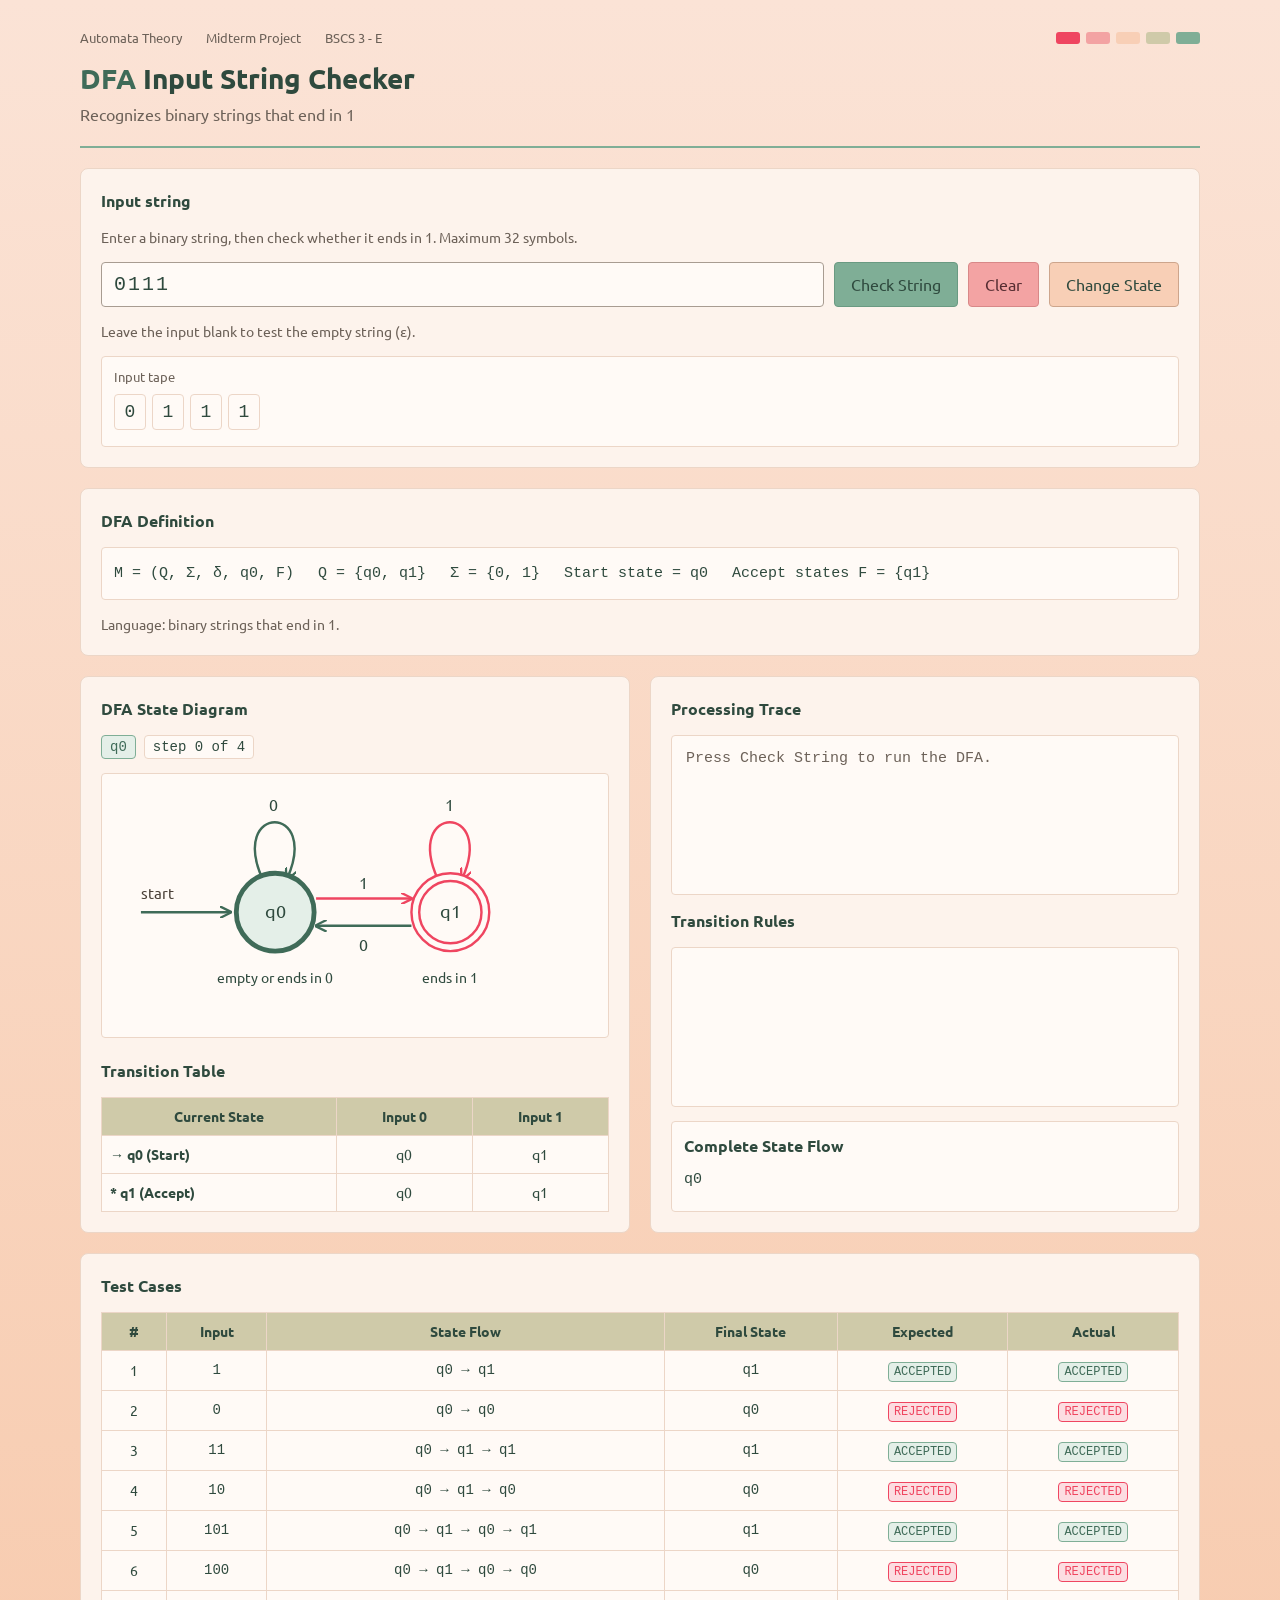
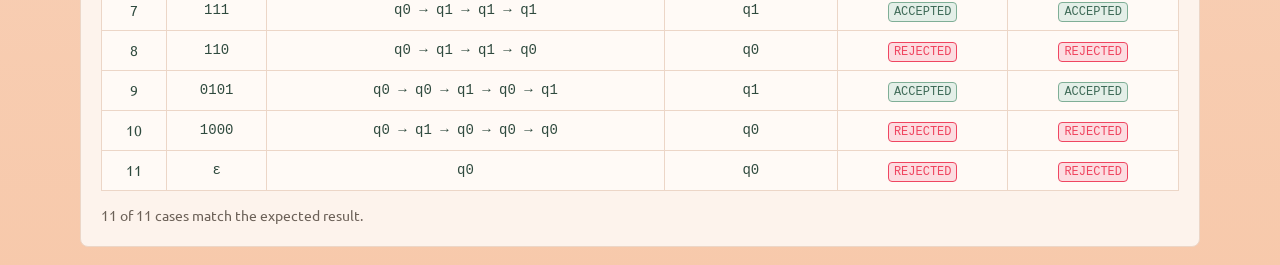
==== commit 13665618: "Apply new design while keeping Change State and final-state features" ====
--- a/index.html
+++ b/index.html
@@ -14,11 +14,9 @@
 <!-- Page Wrapper -->
 <div class="wrap">
   <!-- Header -->
-  <header style="display:grid;gap:18px">
-    <div class="dots" aria-hidden="true"><i style="background:var(--coral)"></i><i style="background:var(--pink)"></i><i style="background:var(--peach)"></i><i style="background:var(--sage-beige)"></i><i style="background:var(--sage)"></i></div>
-    <div class="meta"><span>Automata Theory</span><span>Midterm Project</span><span>BSCS 3 - E</span></div>
+  <header>
+    <div class="meta"><span>Automata Theory</span><span>Midterm Project</span><span>BSCS 3 - E</span><div class="swatch" aria-hidden="true"><i></i><i></i><i></i><i></i><i></i></div></div>
     <div class="brand">
-      <svg width="40" height="40" viewBox="0 0 40 40" fill="none" stroke="#3f4a45" stroke-width="2.5" aria-hidden="true"><circle cx="8" cy="8" r="5"/><circle cx="32" cy="20" r="5"/><circle cx="8" cy="32" r="5"/><path d="M12 10.5 27.5 18M12 29.5 27.5 22"/></svg>
       <div><h1><span>DFA</span> Input String Checker</h1><p id="sub" class="sub">Recognizes binary strings that end in 1</p></div>
     </div>
   </header>
@@ -26,23 +24,40 @@
   <!-- Input String -->
   <section class="card">
     <label class="label" for="binaryInput">Input string</label>
+    <p id="instr" class="hint">Enter a binary string, then check whether it ends in 1. Maximum 32 symbols.</p>
     <div class="row">
       <input id="binaryInput" value="0111" inputmode="numeric" maxlength="32" autocomplete="off" spellcheck="false" aria-describedby="hint">
       <button id="checkBtn" class="btn-sage">Check String</button>
       <button id="clearBtn" class="btn-peach">Clear</button>
       <button id="changeBtn" class="btn-peach">Change State</button>
     </div>
-    <p id="hint" class="hint">Enter only 0 and 1.</p>
+    <p id="hint" class="hint">Leave the input blank to test the empty string (ε).</p>
     <!-- Input Tape -->
-    <div id="tape" class="tape"></div>
+    <div class="tape-panel">
+      <span class="tape-label">Input tape</span>
+      <div id="tape" class="tape" aria-label="Input symbols"></div>
+    </div>
+    <!-- The current step and result stay beside the input. -->
+    <div id="pop" class="pop" role="status" aria-live="polite" hidden>
+      <div class="pop-head"><span id="popTitle" class="label"></span><button class="x" id="closeBtn" aria-label="Dismiss progress">Close</button></div>
+      <div class="bar"><i id="bar"></i></div>
+      <div id="popBody"></div>
+    </div>
   </section>
+
+      <!-- DFA Definition -->
+      <section class="card">
+        <div class="label">DFA Definition</div>
+        <div id="defBox" class="def"></div>
+        <p id="defLang" class="hint"></p>
+      </section>
 
   <!-- Two-Column Layout -->
   <div class="cols">
     <!-- Left Column -->
     <div class="col">
       <!-- DFA State Diagram -->
-      <section class="card">
+      <section class="card diagram-card">
         <div class="label">DFA State Diagram</div>
         <div class="status">
           <span id="curChip" class="chip cur">q0</span>
@@ -61,7 +76,7 @@
             <g class="edge g" id="e-q1-q0"><path d="M318 156 L220 156"/><path class="flow" d="M318 156 L220 156" stroke-opacity="0"/><text x="264" y="182">0</text></g>
             <line x1="40" y1="142" x2="132" y2="142" stroke="#3f6b58" stroke-width="2.5" marker-end="url(#mg)"/>
             <text x="40" y="128" style="font:400 15px var(--f-head);fill:#4a4038">start</text>
-            <g class="st" id="s-q0"><circle cx="178" cy="142" r="40"/><text x="178" y="148" text-anchor="middle">q0</text><text class="cap" x="178" y="215" text-anchor="middle">ends in 0</text></g>
+            <g class="st" id="s-q0"><circle cx="178" cy="142" r="40"/><text x="178" y="148" text-anchor="middle">q0</text><text class="cap" x="178" y="215" text-anchor="middle">empty or ends in 0</text></g>
             <g class="st" id="s-q1"><circle cx="358" cy="142" r="40"/><circle cx="358" cy="142" r="32" style="fill:none"/><text x="358" y="148" text-anchor="middle">q1</text><text class="cap" x="358" y="215" text-anchor="middle">ends in 1</text></g>
           </svg>
         </div>
@@ -78,6 +93,28 @@
         </div>
       </section>
 
+
+    </div>
+
+    <!-- Right Column -->
+    <div class="col">
+
+
+      <section class="card">
+        <!-- Processing Trace -->
+        <div class="label">Processing Trace</div>
+        <ol id="trace" class="trace" tabindex="0" aria-label="Processing trace, scroll to review steps"></ol>
+        <!-- Transition Rules -->
+        <div class="label">Transition Rules</div>
+        <ol id="rules" class="trace rules" tabindex="0" aria-label="Transition rules, scroll to review steps"></ol>
+        <!-- Complete State Flow -->
+        <div class="flowbox">
+          <div class="label">Complete State Flow</div>
+          <div id="path" class="path" tabindex="0" aria-label="Complete state flow"></div>
+        </div>
+      </section>
+    </div>
+  </div>
       <!-- Test Cases -->
       <section class="card">
         <div class="label">Test Cases</div>
@@ -89,42 +126,9 @@
         </div>
         <p id="tcSummary" class="hint"></p>
       </section>
-    </div>
-
-    <!-- Right Column -->
-    <div class="col">
-      <!-- DFA Definition -->
-      <section class="card">
-        <div class="label">DFA Definition</div>
-        <div id="defBox" class="def"></div>
-        <p id="defLang" class="hint"></p>
-      </section>
-
-      <section class="card">
-        <!-- Processing Trace -->
-        <div class="label">Processing Trace</div>
-        <ol id="trace" class="trace"></ol>
-        <!-- Transition Rules -->
-        <div class="label">Transition Rules</div>
-        <ol id="rules" class="trace rules"></ol>
-        <!-- Complete State Flow -->
-        <div class="flowbox">
-          <div class="label">Complete State Flow</div>
-          <div id="path" class="path"></div>
-        </div>
-      </section>
-    </div>
-  </div>
-</div>
-
-<!-- Result Popup -->
-<div id="pop" class="pop" role="dialog" aria-live="polite" aria-labelledby="popTitle" hidden>
-  <div class="pop-head"><span id="popTitle" class="label"></span><button class="x" id="closeBtn" aria-label="Close">✕</button></div>
-  <div class="bar"><i id="bar"></i></div>
-  <div id="popBody"></div>
 </div>
 
 <!-- Script -->
 <script src="script.js"></script>
 </body>
-</html>+</html>
--- a/style.css
+++ b/style.css
@@ -1,1136 +1,632 @@
-/* Layout: header strip, input card, then two cards side by side (diagram + table | trace + flow); single warm light theme */
-/* Theme Colors & Fonts */
-:root{
-  --peach-1:#fbe3d6; /* bg up */
-  --peach-2:#f7c9ab; /* bg down */
-  --card:#fdf3ec; 
-  --card-2:#fffaf6; 
-  --line:#ecd6c7; 
-  --ink:#444a2f; 
-  --muted:#444a2f; /* */
-  --coral:#ef4560;  /* */
-  --coral-soft:#fcdde1; /* */
-  --pink:#f3a3a3; /* */
-  --peach:#f8cfb6; /* */
-  --sage-beige:#cfcaa9; /* */
-  --sage:#7fae96; /* */
-  --sage-dark:#3f6b58; /* */
-  --f-head:'Ubuntu',system-ui,sans-serif; 
-  --f-mono:'Ubuntu Mono',ui-monospace,Consolas,monospace; 
-  color-scheme:light; 
-}
-
-/* Page Base */
-*{
-  box-sizing:border-box;
-}
-
-[hidden]{
-  display:none!important;
-}
-
-html{
-  background:var(--peach-2);
-}
-
-body{margin:0;min-height:100vh;
-  background:linear-gradient(180deg,var(--peach-1) 0%,var(--peach-2) 100%);
-  color:var(--ink);
-  font:15px/1.5 var(--f-head);
-  padding:32px 16px 220px
-}
-
-.wrap{
-  max-width:1300px;
-  margin:0 auto;
-  display:grid;
-  gap:20px;
-}
-
-/* Header */
-/* header */
-.dots{
-  display:flex;
-  justify-content:center;
-  gap:10px;
-}
-
-.dots i{
-  width:28px;
-  height:14px;
-  border-radius:4px;
-  display:block
-}
-
-.meta{
-  display:flex;
-  justify-content:space-around;
-  flex-wrap:wrap;
-  gap:8px 24px;
-  color:var(--sage-dark);
-  font-size:1.05rem;
-  text-transform:uppercase;
-}
-
-.brand{
-  display:flex;
-  gap:16px;
-  align-items:flex-start;
-  padding-top:8px;
-}
-
-.brand svg{
-  flex:0 0 auto;
-  margin-top:6px;
-}
-
-h1{
-  margin:0;
-  font:700 clamp(1.5rem,3.2vw,2.2rem)/1.15 var(--f-head);
-  text-transform:uppercase;
-  color:#2a3a33;
-  text-wrap:balance;
-}
-h1 span{
-  color:var(--sage-dark)
-}
-
-.sub{
-  margin:4px 0 0;
-  color:var(--muted);
-  font-size:1.05rem
-}
-
-/* Cards */
-/* cards */
-.card{
-  background:var(--card);
-  border:1px solid var(--line);
-  border-radius:16px;
-  padding:22px 24px;
-  display:grid;
-  gap:14px;
-  min-width:0;
-  box-shadow:0 10px 30px -22px rgba(120,60,30,.35);
-}
-
-.label{
-  font:700 13px/1 var(--f-head);
-  letter-spacing:.12em;
-  text-transform:uppercase;
-  color:#4a4038;
-}
-
-/* Two-Column Layout */
-.cols{
-  display:grid;
-  grid-template-columns:repeat(auto-fit,minmax(min(100%,420px),1fr));
-  gap:20px;
-  align-items:start;
-}
-
-.col{
-  display:grid;
-  gap:20px;
-  align-content:start;
-  min-width:0;
-}
-
-/* Input String */
-.row{
-  display:flex;
-  flex-wrap:wrap;
-  gap:12px;
+/* Shared theme: peach background, cream sections, sage and coral highlights. */
+:root {
+  --peach-1: #fbe3d6;
+  --peach-2: #f7c9ab;
+  --peach: #f8cfb6;
+  --pink: #f3a3a3;
+  --sage-beige: #cfcaa9;
+  --card-2: #fffaf6;
+  --card: #fdf3ec;
+  --line: #ecd6c7;
+  --ink: #2f4a3e;
+  --muted: #6c6158;
+  --sage: #7fae96;
+  --sage-dark: #3f6b58;
+  --coral: #ef4560;
+  --coral-soft: #fcdde1;
+  --f-head: "Ubuntu", Arial, sans-serif;
+  --f-mono: "Ubuntu Mono", Consolas, monospace;
+  color-scheme: light;
+}
+
+* {
+  box-sizing: border-box;
+}
+
+[hidden] {
+  display: none !important;
+}
+
+body {
+  margin: 0;
+  padding: 28px 20px;
+  min-height: 100vh;
+  background: linear-gradient(180deg, var(--peach-1), var(--peach-2));
+  color: var(--ink);
+  font: 16px/1.5 var(--f-head);
+}
+
+.wrap {
+  max-width: 1120px;
+  margin: auto;
+  display: grid;
+  gap: 20px;
+}
+
+header {
+  border-bottom: 2px solid var(--sage);
+  padding-bottom: 20px;
+}
+
+.meta {
+  display: flex;
+  flex-wrap: wrap;
+  gap: 8px 24px;
+  font-size: 13px;
+  color: var(--muted);
+  margin-bottom: 12px;
+}
+
+.swatch {
+  display: flex;
+  align-items: center;
+  gap: 6px;
+  margin-left: auto;
+}
+
+.swatch i {
+  display: block;
+  width: 24px;
+  height: 12px;
+  border-radius: 3px;
+}
+
+.swatch i:nth-child(1) {
+  background: var(--coral);
+}
+
+.swatch i:nth-child(2) {
+  background: var(--pink);
+}
+
+.swatch i:nth-child(3) {
+  background: var(--peach);
+}
+
+.swatch i:nth-child(4) {
+  background: var(--sage-beige);
+}
+
+.swatch i:nth-child(5) {
+  background: var(--sage);
+}
+
+h1 {
+  margin: 0;
+  font-size: 28px;
+  line-height: 1.3;
+}
+
+h1 span {
+  color: var(--sage-dark);
+}
+
+.sub {
+  margin: 6px 0 0;
+  color: var(--muted);
+}
+
+/* Ordinary bordered sections and a two-column layout. */
+.card {
+  padding: 20px;
+  background: var(--card);
+  border: 1px solid var(--line);
+  border-radius: 8px;
+  display: grid;
+  gap: 14px;
+  min-width: 0;
+  align-content: start;
+}
+
+.label {
+  font-size: 16px;
+  font-weight: 700;
+  color: var(--ink);
+}
+
+.cols {
+  display: grid;
+  grid-template-columns: 1fr 1fr;
+  gap: 20px;
+  align-items: stretch;
+}
+
+.col {
+  display: grid;
+  gap: 20px;
+  min-width: 0;
+}
+
+.diagram-card {
+  grid-template-rows: auto auto 1fr auto auto;
+  align-content: stretch;
+}
+
+.diagram-card .diagram {
+  align-self: start;
+}
+
+.row {
+  display: flex;
+  flex-wrap: wrap;
+  gap: 10px;
 }
 
 #binaryInput {
-  flex: 1 1 240px;
+  flex: 1 1 220px;
   min-width: 0;
-  font: 400 1.25rem var(--f-mono);
-  letter-spacing: .08em;
-  padding: 12px 14px;
-  border: 1px solid #c9bdb2;
-  border-radius: 6px;
+  padding: 10px 12px;
+  font: 20px var(--f-mono);
+  letter-spacing: 2px;
+  border: 1px solid #a89c91;
+  border-radius: 4px;
   background: var(--card-2);
   color: var(--ink);
 }
- 
+
 #binaryInput:focus {
-  outline: none;
-  border-color: var(--sage);
-  box-shadow: 0 0 0 3px rgba(127, 174, 150, .3);
-}
- 
+  outline: 2px solid var(--sage-dark);
+  outline-offset: 2px;
+}
+
 #binaryInput.shake {
-  animation: shake .3s;
   border-color: var(--coral);
 }
- 
-@keyframes shake {
-  25% {
-    transform: translateX(-5px);
-  }
-  75% {
-    transform: translateX(5px);
-  }
-}
- 
-/* Buttons */
+
 button {
-  font: 500 16px var(--f-head);
-  border-radius: 6px;
-  padding: 12px 20px;
+  padding: 10px 16px;
+  border: 1px solid #6a9a82;
+  border-radius: 4px;
+  font: 16px var(--f-head);
   cursor: pointer;
-  border: 1px solid transparent;
-}
- 
+  color: var(--ink);
+}
+
 button:focus-visible {
-  outline: 3px solid var(--sage-dark);
-  outline-offset: 2px;
-}
- 
+  outline: 2px solid var(--sage-dark);
+  outline-offset: 3px;
+}
+
 .btn-sage {
   background: var(--sage);
-  border-color: #6a9a82;
-  color: #1f3a2e;
-}
- 
+}
+
 .btn-sage:hover {
-  background: #73a38a;
-}
- 
-.btn-peach {
+  background: #90baa3;
+}
+
+.btn-peach,
+.x {
   background: var(--peach);
-  border-color: #eab496;
-  color: #3a2a20;
-}
- 
-.btn-peach:hover {
-  background: #f4c1a2;
-}
- 
-/* Input Hint */
+  border-color: #cda58c;
+}
+
+.btn-peach:hover,
+.x:hover {
+  background: #f7ddcc;
+}
+
+#clearBtn {
+  background: var(--pink);
+  border-color: #d88888;
+  color: #562d32;
+}
+
+#clearBtn:hover {
+  background: var(--coral-soft);
+}
+
 .hint {
+  margin: 0;
   font-size: 14px;
   color: var(--muted);
-  min-height: 1.3em;
-  margin: 0;
-}
- 
+}
+
 .hint.warn {
   color: var(--coral);
-  font-weight: 500;
-}
-
-/* Input Tape */
+}
+
+/* Input symbols and current status. */
+.tape-panel {
+  min-width: 0;
+  padding: 10px 12px;
+  background: var(--card-2);
+  border: 1px solid var(--line);
+  border-radius: 4px;
+}
+
+.tape-label {
+  display: block;
+  margin-bottom: 6px;
+  font-size: 13px;
+  color: var(--muted);
+}
+
 .tape {
   display: flex;
   gap: 6px;
   overflow-x: auto;
-  padding-bottom: 16px;
-}
- 
+  padding: 2px 0 6px;
+}
+
 .cell {
-  flex: 0 0 36px;
-  height: 40px;
+  flex: 0 0 32px;
+  height: 36px;
   display: grid;
   place-items: center;
-  font: 700 1.15rem var(--f-mono);
-  border: 1px solid #d9c6b7;
-  border-radius: 6px;
-  background: var(--card-2);
-  position: relative;
-}
- 
+  font: 18px var(--f-mono);
+  border: 1px solid var(--line);
+  background: var(--card-2);
+  border-radius: 4px;
+}
+
 .cell.done {
-  color: #a39486;
-  background: #f6e9df;
-}
- 
+  background: #e4efe8;
+}
+
 .cell.active {
-  border-color: var(--coral);
   background: var(--coral-soft);
-  color: var(--coral);
-}
- 
-.cell.active::after {
-  content: '▲';
-  position: absolute;
-  bottom: -15px;
-  font-size: 10px;
-  color: var(--coral);
-}
- 
+  border: 2px solid var(--coral);
+}
+
 .tape-empty {
-  font: 14px var(--f-mono);
   color: var(--muted);
-}
- 
-/* Status Chips */
+  font-family: var(--f-mono);
+}
+
 .status {
   display: flex;
   flex-wrap: wrap;
-  gap: 10px;
-  align-items: center;
-}
- 
+  gap: 8px;
+}
+
 .chip {
-  font: 700 14px var(--f-mono);
-  padding: 5px 12px;
-  border-radius: 999px;
-  background: var(--card-2);
-  border: 1px solid var(--line);
-  color: var(--ink);
-}
- 
-.chip.cur {
-  background: #e4efe8;
-  border-color: var(--sage);
-  color: var(--sage-dark);
-}
- 
+  display: inline-block;
+  padding: 3px 8px;
+  font: 14px var(--f-mono);
+  border: 1px solid var(--line);
+  border-radius: 4px;
+  background: var(--card-2);
+}
+
+.chip.cur,
 .chip.ok {
   background: #e4efe8;
-  border-color: var(--sage-dark);
   color: var(--sage-dark);
-}
- 
+  border-color: var(--sage);
+}
+
 .chip.bad {
   background: var(--coral-soft);
+  color: var(--coral);
   border-color: var(--coral);
-  color: var(--coral);
-}
- 
-/* DFA State Diagram */
-/* diagram */
+}
+
+/* State diagram: plain lines, with a thicker border for the active state. */
 .diagram {
   background: var(--card-2);
-  border-radius: 10px;
-  padding: 8px;
-  overflow-x: auto;
-}
- 
+  border: 1px solid var(--line);
+  border-radius: 4px;
+}
+
 .diagram svg {
   display: block;
   width: 100%;
-  min-width: 360px;
   height: auto;
 }
- 
+
 .st circle {
   fill: var(--card-2);
   stroke-width: 2.5;
-  transition: fill .25s, stroke-width .25s;
-}
- 
+}
+
 #s-q0 circle {
   stroke: var(--sage-dark);
 }
- 
+
 #s-q1 circle {
   stroke: var(--coral);
 }
- 
+
 .st text {
-  font: 400 18px var(--f-head);
-  fill: #2a3a33;
-}
- 
+  font: 18px var(--f-head);
+  fill: var(--ink);
+}
+
 .st .cap {
-  font-size: 15px;
-  fill: #4a4038;
-}
- 
+  font-size: 14px;
+}
+
 .st.current circle {
   stroke-width: 5;
 }
- 
-#s-q0.current circle:first-of-type {
-  fill: #dcebe2;
-}
- 
-#s-q1.current circle:first-of-type {
-  fill: var(--coral-soft);
-}
- 
-.st.current text:not(.cap) {
-  font-weight: 700;
-}
- 
+
+.st.current circle:first-of-type,
+.st.final-ok circle:first-of-type {
+  fill: #e4efe8;
+}
+
 .st.next circle:first-of-type {
-  stroke-dasharray: 6 4;
-}
- 
-.st.final-ok circle:first-of-type {
-  fill: #dcebe2;
-  stroke: var(--sage-dark);
+  stroke-dasharray: 5 4;
+}
+
+.st.final-ok circle,
+.st.final-bad circle {
   stroke-width: 5;
 }
- 
+
 .st.final-bad circle:first-of-type {
   fill: var(--coral-soft);
-  stroke: var(--coral);
-  stroke-width: 5;
-}
- 
+}
+
 .edge path {
   fill: none;
   stroke-width: 2.5;
-  transition: stroke-width .25s;
-}
- 
+}
+
 .edge.g path {
   stroke: var(--sage-dark);
 }
- 
+
 .edge.c path {
   stroke: var(--coral);
 }
- 
+
 .edge.g path:first-child {
   marker-end: url(#mg);
 }
- 
+
 .edge.c path:first-child {
   marker-end: url(#mc);
 }
- 
+
 .edge text {
-  font: 400 15px var(--f-head);
-  fill: #4a4038;
-}
- 
+  font: 16px var(--f-head);
+  fill: var(--ink);
+}
+
 .edge.active path:first-child {
-  stroke-width: 4.5;
-  filter: drop-shadow(0 0 4px rgba(239, 69, 96, .55));
-}
- 
-.edge.g.active path:first-child {
-  filter: drop-shadow(0 0 4px rgba(63, 107, 88, .55));
-}
- 
+  stroke-width: 5;
+}
+
 .edge.active text {
-  font-weight: 700;
-  fill: var(--coral);
-}
- 
+  font-weight: bold;
+}
+
+/* Animate only the transition being read by the DFA. */
+.st circle {
+  transition:
+    fill 0.25s,
+    stroke-width 0.25s;
+}
+
+.edge path {
+  transition: stroke-width 0.25s;
+}
+
 .edge.active .flow {
   stroke-opacity: 1 !important;
-  stroke: #fff;
+  stroke: white;
   stroke-width: 2;
   stroke-dasharray: 4 10;
-  animation: flow .7s linear infinite;
-}
- 
+  animation: flow 0.7s linear infinite;
+}
+
 @keyframes flow {
   to {
     stroke-dashoffset: -14;
   }
 }
- 
-/* Transition Table */
-/* transition table */
+
+/* Tables and the processing log. */
 .tt-wrap {
   overflow-x: auto;
-  border-radius: 6px;
-}
- 
+}
+
 .tt {
   width: 100%;
   border-collapse: collapse;
-  font: 400 15px var(--f-head);
-  background: var(--card-2);
-}
- 
+  font-size: 14px;
+  background: var(--card-2);
+}
+
 .tt th,
 .tt td {
-  border: 1px solid #ddd0c4;
-  padding: 9px 12px;
+  border: 1px solid var(--line);
+  padding: 8px;
   text-align: center;
-  transition: background .25s, box-shadow .25s, color .25s;
-}
- 
+}
+
 .tt thead th {
   background: var(--sage-beige);
-  color: #2a3a33;
-  font-weight: 700;
-}
- 
+}
+
 .tt tbody th {
   text-align: left;
-  font-weight: 700;
-  color: var(--sage-dark);
-}
- 
-.tt tr.row-on th {
+}
+
+.tt tr.row-on th,
+.tt th.fin-ok {
   background: #e4efe8;
 }
- 
-.tt td.glow {
-  background: var(--coral-soft);
-  color: var(--coral);
-  font-weight: 700;
-  box-shadow: inset 0 0 0 2px var(--coral), 0 0 16px rgba(239, 69, 96, .55);
-  animation: pulse 1s ease-in-out infinite;
-}
- 
-@keyframes pulse {
-  50% {
-    box-shadow: inset 0 0 0 2px var(--coral), 0 0 4px rgba(239, 69, 96, .3);
-  }
-}
- 
-.tt th.fin-ok {
-  background: #dcebe2;
-  color: var(--sage-dark);
-}
- 
+
+.tt td.glow,
 .tt th.fin-bad {
   background: var(--coral-soft);
   color: var(--coral);
-}
- 
-/* Processing Trace */
-/* trace */
+  font-weight: bold;
+}
+
+.tt td.glow {
+  animation: pulse 1s ease-in-out infinite;
+}
+
+@keyframes pulse {
+  50% {
+    box-shadow: inset 0 0 0 2px var(--coral);
+  }
+}
+
+.tc td.mono {
+  font-family: var(--f-mono);
+  white-space: nowrap;
+}
+
+.tc .chip {
+  font-size: 12px;
+  padding: 2px 5px;
+}
+
+.tc tr.mismatch td {
+  background: var(--coral-soft);
+}
+
 .trace {
-  font: 400 16px/1.9 var(--f-mono);
   margin: 0;
-  padding: 0;
+  padding: 6px;
+  height: 160px;
+  overflow-y: auto;
+  overscroll-behavior: contain;
+  border: 1px solid var(--line);
+  border-radius: 4px;
+  background: var(--card-2);
   list-style: none;
-  color: #2a3a33;
-  min-height: 170px;
-}
- 
+  font: 15px/1.8 var(--f-mono);
+  overflow-wrap: anywhere;
+}
+
+.trace:focus-visible,
+.path:focus-visible {
+  outline: 2px solid var(--sage-dark);
+  outline-offset: 2px;
+}
+
 .trace li {
-  padding: 0 8px;
-  border-radius: 4px;
-  white-space: pre;
-}
- 
-.trace li.now {
+  padding: 3px 8px;
+}
+
+.trace li.now,
+.trace li.fin-bad {
   background: var(--coral-soft);
   color: var(--coral);
-  font-weight: 700;
-}
- 
+}
+
+.trace li.fin-ok {
+  background: #e4efe8;
+}
+
 .trace li.empty {
-  color: #a39486;
-}
- 
-/* Complete State Flow */
-.flowbox {
-  background: var(--card-2);
-  border: 1px solid #ddd0c4;
-  border-radius: 6px;
-  padding: 14px 16px;
+  color: var(--muted);
+}
+
+.flowbox,
+.def {
+  min-width: 0;
+  padding: 12px;
+  background: var(--card-2);
+  border: 1px solid var(--line);
+  border-radius: 4px;
+}
+
+.def {
+  display: flex;
+  flex-wrap: wrap;
+  gap: 8px 24px;
+  font: 15px/1.8 var(--f-mono);
+}
+
+.path {
+  min-width: 0;
+  max-width: 100%;
+  margin-top: 8px;
+  font: 15px/1.8 var(--f-mono);
+  overflow-x: auto;
+  white-space: nowrap;
+  padding-bottom: 6px;
+}
+
+.path .a {
+  margin: 0 5px;
+}
+
+/* Progress stays in the page instead of floating over other sections. */
+.pop {
+  padding: 14px;
+  background: var(--card-2);
+  border: 1px solid var(--sage);
+  border-radius: 4px;
   display: grid;
   gap: 10px;
 }
- 
-.path {
-  font: 700 16px var(--f-mono);
-  color: var(--sage-dark);
-  word-break: break-word;
-}
- 
-.path .a {
-  color: #4a4038;
-  font-weight: 400;
-  margin: 0 6px;
-}
- 
-/* Result Popup */
-/* step popup */
-.pop {
-  position: fixed;
-  right: 16px;
-  bottom: calc(16px + env(safe-area-inset-bottom, 0px));
-  width: min(340px, calc(100% - 32px));
-  background: var(--card-2);
-  border: 2px solid var(--sage);
-  border-radius: 14px;
-  box-shadow: 0 20px 40px -18px rgba(90, 40, 20, .45);
-  padding: 16px 18px;
-  display: grid;
-  gap: 12px;
-  z-index: 10;
-  animation: rise .25s ease-out;
-}
- 
-.pop.ok {
-  border-color: var(--sage-dark);
-}
- 
+
 .pop.bad {
+  background: var(--coral-soft);
   border-color: var(--coral);
 }
- 
-@keyframes rise {
-  from {
-    transform: translateY(16px);
-    opacity: 0;
-  }
-}
- 
+
 .pop-head {
   display: flex;
   justify-content: space-between;
   align-items: center;
-  gap: 10px;
-}
- 
+  gap: 12px;
+}
+
 .x {
-  padding: 2px 10px;
-  background: var(--peach);
-  border-color: #eab496;
-  color: #3a2a20;
-  font-size: 14px;
-}
- 
+  padding: 4px 10px;
+  font-size: 13px;
+}
+
 .bar {
-  height: 4px;
-  background: #f1e2d7;
-  border-radius: 4px;
-  overflow: hidden;
-}
- 
+  height: 5px;
+  background: #ddd;
+}
+
 .bar i {
   display: block;
   height: 100%;
-  background: var(--coral);
-  transition: width .25s;
-}
- 
+  background: var(--sage-dark);
+}
+
 .big {
-  font: 700 1.7rem var(--f-mono);
-  display: flex;
-  align-items: center;
-  gap: 10px;
-  flex-wrap: wrap;
-  color: #2a3a33;
-}
- 
+  font: 20px/1.5 var(--f-mono);
+}
+
 .big .sym {
-  font-size: .95rem;
-  padding: 2px 10px;
-  border-radius: 999px;
-  background: var(--coral-soft);
-  color: var(--coral);
-}
- 
+  font-size: 16px;
+  color: var(--muted);
+}
+
 .verdict {
-  font: 700 1.6rem var(--f-head);
-  text-transform: uppercase;
-}
- 
+  font-size: 22px;
+  font-weight: bold;
+}
+
 .pop.ok .verdict {
   color: var(--sage-dark);
 }
- 
+
 .pop.bad .verdict {
   color: var(--coral);
 }
- 
-/* Reduced Motion *//* Input Tape */
-.tape {
-  display: flex;
-  gap: 6px;
-  overflow-x: auto;
-  padding-bottom: 16px;
-}
- 
-.cell {
-  flex: 0 0 36px;
-  height: 40px;
-  display: grid;
-  place-items: center;
-  font: 700 1.15rem var(--f-mono);
-  border: 1px solid #d9c6b7;
-  border-radius: 6px;
-  background: var(--card-2);
-  position: relative;
-}
- 
-.cell.done {
-  color: #a39486;
-  background: #f6e9df;
-}
- 
-.cell.active {
-  border-color: var(--coral);
-  background: var(--coral-soft);
-  color: var(--coral);
-}
- 
-.cell.active::after {
-  content: '▲';
-  position: absolute;
-  bottom: -15px;
-  font-size: 10px;
-  color: var(--coral);
-}
- 
-.tape-empty {
-  font: 14px var(--f-mono);
-  color: var(--muted);
-}
- 
-/* Status Chips */
-.status {
-  display: flex;
-  flex-wrap: wrap;
-  gap: 10px;
-  align-items: center;
-}
- 
-.chip {
-  font: 700 14px var(--f-mono);
-  padding: 5px 12px;
-  border-radius: 999px;
-  background: var(--card-2);
-  border: 1px solid var(--line);
-  color: var(--ink);
-}
- 
-.chip.cur {
-  background: #e4efe8;
-  border-color: var(--sage);
-  color: var(--sage-dark);
-}
- 
-.chip.ok {
-  background: #e4efe8;
-  border-color: var(--sage-dark);
-  color: var(--sage-dark);
-}
- 
-.chip.bad {
-  background: var(--coral-soft);
-  border-color: var(--coral);
-  color: var(--coral);
-}
- 
-/* DFA State Diagram */
-/* diagram */
-.diagram {
-  background: var(--card-2);
-  border-radius: 10px;
-  padding: 8px;
-  overflow-x: auto;
-}
- 
-.diagram svg {
-  display: block;
-  width: 100%;
-  min-width: 360px;
-  height: auto;
-}
- 
-.st circle {
-  fill: var(--card-2);
-  stroke-width: 2.5;
-  transition: fill .25s, stroke-width .25s;
-}
- 
-#s-q0 circle {
-  stroke: var(--sage-dark);
-}
- 
-#s-q1 circle {
-  stroke: var(--coral);
-}
- 
-.st text {
-  font: 400 18px var(--f-head);
-  fill: #2a3a33;
-}
- 
-.st .cap {
-  font-size: 15px;
-  fill: #4a4038;
-}
- 
-.st.current circle {
-  stroke-width: 5;
-}
- 
-#s-q0.current circle:first-of-type {
-  fill: #dcebe2;
-}
- 
-#s-q1.current circle:first-of-type {
-  fill: var(--coral-soft);
-}
- 
-.st.current text:not(.cap) {
-  font-weight: 700;
-}
- 
-.st.next circle:first-of-type {
-  stroke-dasharray: 6 4;
-}
- 
-.st.final-ok circle:first-of-type {
-  fill: #dcebe2;
-  stroke: var(--sage-dark);
-  stroke-width: 5;
-}
- 
-.st.final-bad circle:first-of-type {
-  fill: var(--coral-soft);
-  stroke: var(--coral);
-  stroke-width: 5;
-}
- 
-.edge path {
-  fill: none;
-  stroke-width: 2.5;
-  transition: stroke-width .25s;
-}
- 
-.edge.g path {
-  stroke: var(--sage-dark);
-}
- 
-.edge.c path {
-  stroke: var(--coral);
-}
- 
-.edge.g path:first-child {
-  marker-end: url(#mg);
-}
- 
-.edge.c path:first-child {
-  marker-end: url(#mc);
-}
- 
-.edge text {
-  font: 400 15px var(--f-head);
-  fill: #4a4038;
-}
- 
-.edge.active path:first-child {
-  stroke-width: 4.5;
-  filter: drop-shadow(0 0 4px rgba(239, 69, 96, .55));
-}
- 
-.edge.g.active path:first-child {
-  filter: drop-shadow(0 0 4px rgba(63, 107, 88, .55));
-}
- 
-.edge.active text {
-  font-weight: 700;
-  fill: var(--coral);
-}
- 
-.edge.active .flow {
-  stroke-opacity: 1 !important;
-  stroke: #fff;
-  stroke-width: 2;
-  stroke-dasharray: 4 10;
-  animation: flow .7s linear infinite;
-}
- 
-@keyframes flow {
-  to {
-    stroke-dashoffset: -14;
+
+@media (max-width: 760px) {
+  body {
+    padding: 18px 12px;
   }
-}
- 
-/* Transition Table */
-/* transition table */
-.tt-wrap {
-  overflow-x: auto;
-  border-radius: 6px;
-}
- 
-.tt {
-  width: 100%;
-  border-collapse: collapse;
-  font: 400 15px var(--f-head);
-  background: var(--card-2);
-}
- 
-.tt th,
-.tt td {
-  border: 1px solid #ddd0c4;
-  padding: 9px 12px;
-  text-align: center;
-  transition: background .25s, box-shadow .25s, color .25s;
-}
- 
-.tt thead th {
-  background: var(--sage-beige);
-  color: #2a3a33;
-  font-weight: 700;
-}
- 
-.tt tbody th {
-  text-align: left;
-  font-weight: 700;
-  color: var(--sage-dark);
-}
- 
-.tt tr.row-on th {
-  background: #e4efe8;
-}
- 
-.tt td.glow {
-  background: var(--coral-soft);
-  color: var(--coral);
-  font-weight: 700;
-  box-shadow: inset 0 0 0 2px var(--coral), 0 0 16px rgba(239, 69, 96, .55);
-  animation: pulse 1s ease-in-out infinite;
-}
- 
-@keyframes pulse {
-  50% {
-    box-shadow: inset 0 0 0 2px var(--coral), 0 0 4px rgba(239, 69, 96, .3);
+  .cols {
+    grid-template-columns: 1fr;
   }
-}
- 
-.tt th.fin-ok {
-  background: #dcebe2;
-  color: var(--sage-dark);
-}
- 
-.tt th.fin-bad {
-  background: var(--coral-soft);
-  color: var(--coral);
-}
- 
-/* Processing Trace */
-/* trace */
-.trace {
-  font: 400 16px/1.9 var(--f-mono);
-  margin: 0;
-  padding: 0;
-  list-style: none;
-  color: #2a3a33;
-  min-height: 170px;
-}
- 
-.trace li {
-  padding: 0 8px;
-  border-radius: 4px;
-  white-space: pre;
-}
- 
-.trace li.now {
-  background: var(--coral-soft);
-  color: var(--coral);
-  font-weight: 700;
-}
- 
-.trace li.empty {
-  color: #a39486;
-}
- 
-/* Complete State Flow */
-.flowbox {
-  background: var(--card-2);
-  border: 1px solid #ddd0c4;
-  border-radius: 6px;
-  padding: 14px 16px;
-  display: grid;
-  gap: 10px;
-}
- 
-.path {
-  font: 700 16px var(--f-mono);
-  color: var(--sage-dark);
-  word-break: break-word;
-}
- 
-.path .a {
-  color: #4a4038;
-  font-weight: 400;
-  margin: 0 6px;
-}
- 
-/* Result Popup */
-/* step popup */
-.pop {
-  position: fixed;
-  right: 16px;
-  bottom: calc(16px + env(safe-area-inset-bottom, 0px));
-  width: min(340px, calc(100% - 32px));
-  background: var(--card-2);
-  border: 2px solid var(--sage);
-  border-radius: 14px;
-  box-shadow: 0 20px 40px -18px rgba(90, 40, 20, .45);
-  padding: 16px 18px;
-  display: grid;
-  gap: 12px;
-  z-index: 10;
-  animation: rise .25s ease-out;
-}
- 
-.pop.ok {
-  border-color: var(--sage-dark);
-}
- 
-.pop.bad {
-  border-color: var(--coral);
-}
- 
-@keyframes rise {
-  from {
-    transform: translateY(16px);
-    opacity: 0;
+  .card {
+    padding: 16px;
   }
-}
- 
-.pop-head {
-  display: flex;
-  justify-content: space-between;
-  align-items: center;
-  gap: 10px;
-}
- 
-.x {
-  padding: 2px 10px;
-  background: var(--peach);
-  border-color: #eab496;
-  color: #3a2a20;
-  font-size: 14px;
-}
- 
-.bar {
-  height: 4px;
-  background: #f1e2d7;
-  border-radius: 4px;
-  overflow: hidden;
-}
- 
-.bar i {
-  display: block;
-  height: 100%;
-  background: var(--coral);
-  transition: width .25s;
-}
- 
-.big {
-  font: 700 1.7rem var(--f-mono);
-  display: flex;
-  align-items: center;
-  gap: 10px;
-  flex-wrap: wrap;
-  color: #2a3a33;
-}
- 
-.big .sym {
-  font-size: .95rem;
-  padding: 2px 10px;
-  border-radius: 999px;
-  background: var(--coral-soft);
-  color: var(--coral);
-}
- 
-.verdict {
-  font: 700 1.6rem var(--f-head);
-  text-transform: uppercase;
-}
- 
-.pop.ok .verdict {
-  color: var(--sage-dark);
-}
- 
-.pop.bad .verdict {
-  color: var(--coral);
-}
- 
-/* Reduced Motion */
+  h1 {
+    font-size: 24px;
+  }
+}
+
 @media (prefers-reduced-motion: reduce) {
   * {
     animation: none !important;
     transition: none !important;
   }
 }
- 
-/* DFA Definition */
-.def {
-  font: 400 16px/1.9 var(--f-mono);
-  color: #2a3a33;
-  background: var(--card-2);
-  border: 1px solid #ddd0c4;
-  border-radius: 6px;
-  padding: 14px 16px;
-}
- 
-/* Transition Rules */
-.trace.rules {
-  min-height: 0;
-}
- 
-.trace li.fin-ok {
-  background: #dcebe2;
-  color: var(--sage-dark);
-  font-weight: 700;
-}
- 
-.trace li.fin-bad {
-  background: var(--coral-soft);
-  color: var(--coral);
-  font-weight: 700;
-}
- 
-/* Test Cases */
-.tc td.mono {
-  font-family: var(--f-mono);
-  white-space: nowrap;
-}
- 
-.tc .chip {
-  font-size: 12px;
-  padding: 3px 10px;
-}
- 
-.tc tr.mismatch td {
-  background: var(--coral-soft);
-  color: var(--coral);
-}
-
- 
-/* DFA Definition */
-.def {
-  font: 400 16px/1.9 var(--f-mono);
-  color: #2a3a33;
-  background: var(--card-2);
-  border: 1px solid #ddd0c4;
-  border-radius: 6px;
-  padding: 14px 16px;
-}
- 
-/* Transition Rules */
-.trace.rules {
-  min-height: 0;
-}
- 
-.trace li.fin-ok {
-  background: #dcebe2;
-  color: var(--sage-dark);
-  font-weight: 700;
-}
- 
-.trace li.fin-bad {
-  background: var(--coral-soft);
-  color: var(--coral);
-  font-weight: 700;
-}
- 
-/* Test Cases */
-.tc td.mono {
-  font-family: var(--f-mono);
-  white-space: nowrap;
-}
- 
-.tc .chip {
-  font-size: 12px;
-  padding: 3px 10px;
-}
- 
-.tc tr.mismatch td {
-  background: var(--coral-soft);
-  color: var(--coral);
-}
